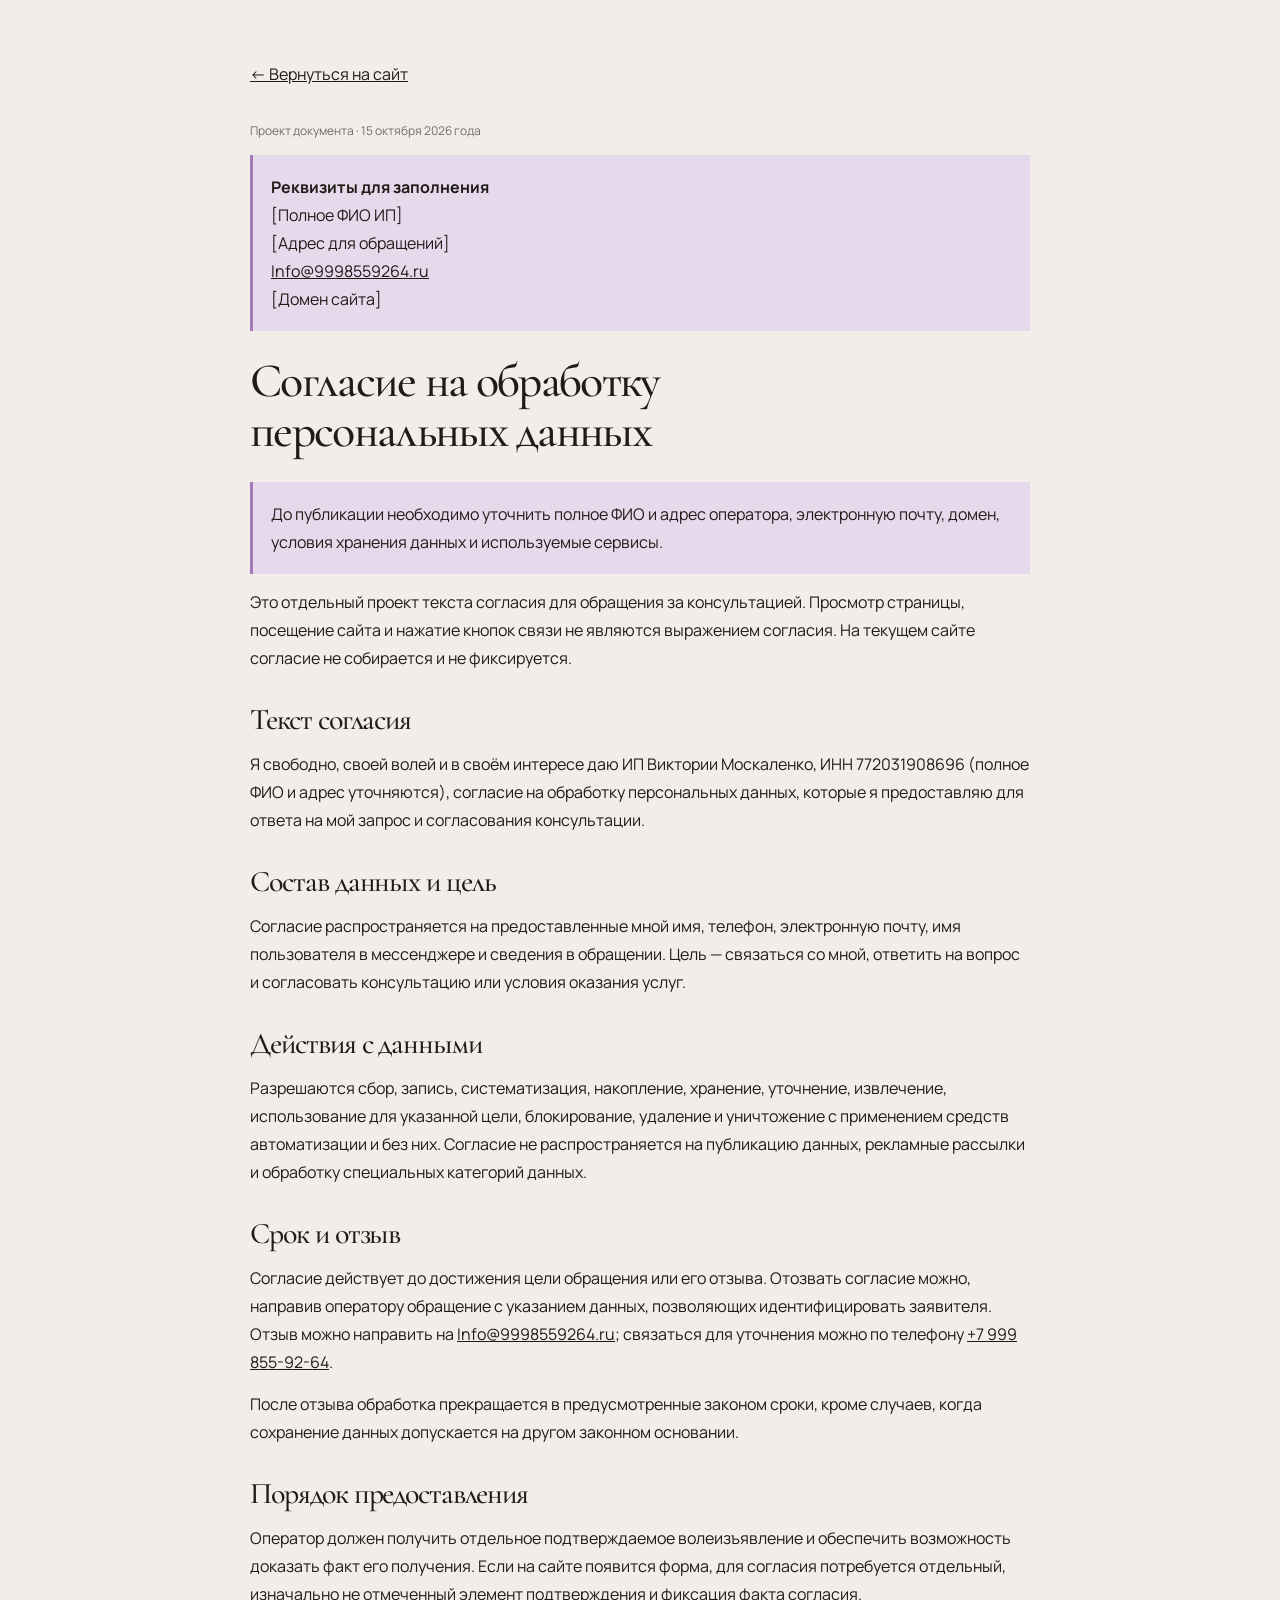
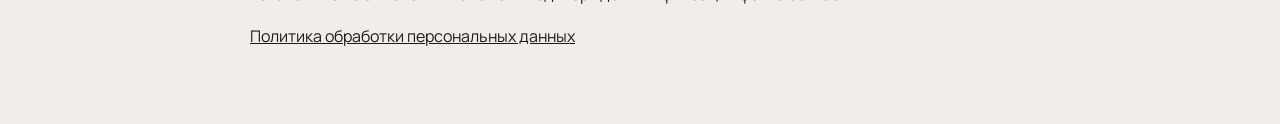
==== consent.html @ 3e786dea "Add files via upload" ====
<!doctype html><html lang="ru"><head><meta charset="utf-8"><meta name="viewport" content="width=device-width,initial-scale=1"><meta name="robots" content="noindex"><title>Согласие на обработку персональных данных — Виктория Москаленко</title><link rel="stylesheet" href="styles.css?v=20261027-r60"><link href="https://fonts.googleapis.com/css2?family=Cormorant+Garamond:wght@400;500;600&family=Manrope:wght@400;500;600;700&display=swap" rel="stylesheet"></head><body><main class="legal shell"><a href="index.html#footer">← Вернуться на сайт</a><p class="legal-edition">Проект документа · 15 октября 2026 года</p><div class="legal-note"><strong>Реквизиты для заполнения</strong><br>[Полное ФИО ИП]<br>[Адрес для обращений]<br><a href="mailto:Info@9998559264.ru">Info@9998559264.ru</a><br>[Домен сайта]</div><h1>Согласие на обработку персональных данных</h1><p class="legal-note">До публикации необходимо уточнить полное ФИО и адрес оператора, электронную почту, домен, условия хранения данных и используемые сервисы.</p><p>Это отдельный проект текста согласия для обращения за консультацией. Просмотр страницы, посещение сайта и нажатие кнопок связи не являются выражением согласия. На текущем сайте согласие не собирается и не фиксируется.</p><h2>Текст согласия</h2><p>Я свободно, своей волей и в своём интересе даю ИП Виктории Москаленко, ИНН 772031908696 (полное ФИО и адрес уточняются), согласие на обработку персональных данных, которые я предоставляю для ответа на мой запрос и согласования консультации.</p><h2>Состав данных и цель</h2><p>Согласие распространяется на предоставленные мной имя, телефон, электронную почту, имя пользователя в мессенджере и сведения в обращении. Цель — связаться со мной, ответить на вопрос и согласовать консультацию или условия оказания услуг.</p><h2>Действия с данными</h2><p>Разрешаются сбор, запись, систематизация, накопление, хранение, уточнение, извлечение, использование для указанной цели, блокирование, удаление и уничтожение с применением средств автоматизации и без них. Согласие не распространяется на публикацию данных, рекламные рассылки и обработку специальных категорий данных.</p><h2>Срок и отзыв</h2><p>Согласие действует до достижения цели обращения или его отзыва. Отозвать согласие можно, направив оператору обращение с указанием данных, позволяющих идентифицировать заявителя. Отзыв можно направить на <a href="mailto:Info@9998559264.ru">Info@9998559264.ru</a>; связаться для уточнения можно по телефону <a href="tel:+79998559264">+7 999 855-92-64</a>.</p><p>После отзыва обработка прекращается в предусмотренные законом сроки, кроме случаев, когда сохранение данных допускается на другом законном основании.</p><h2>Порядок предоставления</h2><p>Оператор должен получить отдельное подтверждаемое волеизъявление и обеспечить возможность доказать факт его получения. Если на сайте появится форма, для согласия потребуется отдельный, изначально не отмеченный элемент подтверждения и фиксация факта согласия.</p><p><a href="privacy.html">Политика обработки персональных данных</a></p></main></body></html>
---- styles.css ----
:root{--ink:#211b18;--cream:#f1ede8;--lavender:#dfb9f4;--sage:#dde7b9;--muted:#746c66;--serif:'Cormorant Garamond',Georgia,serif;--sans:'Manrope',Arial,sans-serif}*{box-sizing:border-box}html{scroll-behavior:smooth;scroll-padding-top:24px}body{margin:0;background:var(--cream);color:var(--ink);font-family:var(--sans);font-size:15px;line-height:1.5}a{color:inherit;text-decoration:none}button{font:inherit;color:inherit;cursor:pointer}svg{width:24px;height:24px;fill:none;stroke:currentColor;stroke-width:1.4;stroke-linecap:round;stroke-linejoin:round;flex-shrink:0}img{display:block;max-width:100%}h1,h2,h3,p{margin:0}h1,h2,h3{font-weight:500}h1,h2{font-family:var(--serif);line-height:.91;letter-spacing:-.035em}h2{font-size:clamp(38px,4.2vw,60px)}[hidden]{display:none!important}.symbols{position:absolute;width:0;height:0;overflow:hidden}.shell{width:min(1180px,90%);margin-inline:auto}.eyebrow{text-transform:uppercase;font-size:10px;letter-spacing:.27em;margin-bottom:10px}.button{display:inline-flex;align-items:center;justify-content:center;gap:24px;min-height:48px;padding:12px 23px;border-radius:30px;font-size:12px;font-weight:500;white-space:nowrap;transition:background .2s,transform .2s;border:1px solid transparent}.button:hover{transform:translateY(-2px)}.button svg{width:20px;height:20px}.small{min-height:40px;padding:9px 18px;font-size:10px;gap:14px}.lavender{background:var(--lavender);color:var(--ink)}.lavender:hover{background:#ebcfff}.sage{background:var(--sage);color:var(--ink)}.white{background:#fff9;color:var(--ink)}.plum{background:#563664;color:#fff}.outline{border-color:#c4b7ac85;color:var(--cream);background:#241e1930}.outline:hover{background:#ffffff16}.circle{border:1px solid #9f8f814d;border-radius:50%;width:47px;height:47px;display:inline-flex;align-items:center;justify-content:center;flex-shrink:0}.circle svg{width:22px;height:22px}.circle.lavender,.circle.white,.circle.plum{border-color:transparent}.actions{display:flex;gap:12px;flex-wrap:wrap}.skip{position:fixed;top:-80px;left:20px;z-index:100;padding:12px;background:var(--lavender)}.skip:focus{top:10px}:focus-visible{outline:3px solid #a379b8;outline-offset:5px}
.hero-wrap{position:relative;background:#211b18;color:var(--cream);overflow:clip;min-height:650px}.hero-back{position:absolute;inset:0;background:linear-gradient(90deg,#211b18bd,#211b18d9 45%,#211b1830),url('assets/svc-keeping.jpg') left center/cover;opacity:.7}.hero-photo{position:absolute;width:60%;height:100%;right:0;top:0;object-fit:cover;object-position:center 34%;mask-image:linear-gradient(90deg,transparent,#000 24%)}.header{height:100px;display:flex;align-items:center;justify-content:space-between;gap:24px;position:relative;z-index:5}.brand{display:flex;gap:14px;align-items:center;font-size:12px;line-height:1.25;flex-shrink:0}.brand small{display:block;font-size:7px;letter-spacing:.1em;text-transform:uppercase;margin-top:6px;color:#d1c7bc}.monogram{position:relative;font-family:Georgia,serif;font-size:47px;line-height:1;width:65px;height:62px;letter-spacing:-7px;font-weight:400}.monogram span{position:absolute;left:22px;top:16px;font-size:42px}.desktop-nav{display:flex;gap:25px;font-size:11px}.desktop-nav a:hover{color:var(--lavender)}.header-actions{display:flex;gap:12px;align-items:center}.menu-toggle{width:40px;height:40px;flex-direction:column;gap:5px;background:#1f191a30;color:#fff}.menu-toggle span{width:15px;height:1px;background:currentColor}.menu{position:absolute;right:0;top:82px;padding:20px;background:#2a221f;border:1px solid #69594d;border-radius:12px;min-width:230px;box-shadow:0 18px 60px #0008}.menu a{display:block;padding:12px;border-bottom:1px solid #ffffff12;font-size:14px}.hero{position:relative;min-height:550px;display:flex;align-items:center;padding:32px 0 45px}.hero-copy{position:relative;z-index:2}.hero h1{font-size:clamp(80px,8.6vw,122px);margin:12px 0 18px;line-height:.83;font-weight:500;letter-spacing:-.035em}.hero h1 span{color:var(--lavender)}.hero-lead{font-size:22px;line-height:1.35;margin-bottom:26px}.hero .eyebrow{font-size:10px;letter-spacing:.24em}.hero-proof{display:flex;align-items:center;gap:15px;margin-top:27px}.hero-proof strong{display:block;font-size:23px;font-weight:500;line-height:1.2}.hero-proof span{display:block;font-size:11px}.hero-proof i{height:30px;width:1px;background:#cbbeb43d;margin:0 8px}.proof-seal{border:1px solid #b7aa94;border-radius:50%;width:48px;height:48px;display:grid!important;place-items:center;color:var(--sage)}.proof-seal svg{width:30px;height:30px}.hero-note{position:absolute;right:0;top:40px;text-shadow:0 2px 8px #000}.hero-tags{position:absolute;right:0;top:210px;margin:0;padding:15px 20px;list-style:none;background:#2b211b80;backdrop-filter:blur(14px);border:1px solid #ffffff21;border-radius:10px;font-size:11px;text-transform:uppercase;line-height:2.4}
.services{padding-top:32px;padding-bottom:22px}.section-heading{display:flex;align-items:center;justify-content:space-between;gap:20px;margin-bottom:24px}.section-aside{display:flex;gap:35px;align-items:center;font-size:12px;line-height:1.45}.service-grid{display:grid;grid-template-columns:1.05fr .69fr .69fr;grid-template-rows:255px 205px;gap:18px}.service{position:relative;isolation:isolate;border-radius:9px;overflow:hidden;padding:25px;display:block;transition:transform .2s}.service:hover{transform:translateY(-3px)}.service img{position:absolute;inset:0;width:100%;height:100%;object-fit:cover;z-index:-2;transition:transform .5s}.service:hover img{transform:scale(1.035)}.service>div{position:relative}.service h3{font-size:24px;line-height:1.05;letter-spacing:-.025em}.service p{font-size:12px;line-height:1.45;margin-top:12px}.service .circle{width:38px;height:38px;margin-top:18px}.keeping{grid-row:1/3;color:var(--cream)}.keeping img{object-position:62% center}.keeping:before{content:'';position:absolute;inset:0;z-index:-1;background:linear-gradient(120deg,#1f1818ee 0%,#1f181896 35%,transparent 65%)}.keeping h3{font-family:var(--serif);font-size:46px}.keeping .circle{margin-top:28px;background:#694476}.taxes{background:var(--sage)}.taxes:before,.restore:before{content:'';position:absolute;inset:0;z-index:-1;background:linear-gradient(120deg,#dde7b9e8,transparent 85%)}.restore:before{background:linear-gradient(120deg,#e5c4f9e8,transparent 85%)}.taxes img,.restore img{object-position:center}.consult{grid-column:2/4}.consult:before{content:'';position:absolute;inset:0;background:linear-gradient(90deg,#e7dfd5ed,transparent 85%);z-index:-1}.consult h3{font-family:var(--serif);font-size:38px}.consult img{object-position:center 55%}
.about{position:relative;background:#231c17;color:var(--cream);margin-top:0;isolation:isolate}.about-background{position:absolute;inset:0;background:linear-gradient(90deg,#1d1814e8 0%,#201a17bf 42%,#201a1720 80%),url('assets/office-bg.webp') right center/auto 135%;z-index:-1}.about-inner{position:relative;padding-top:40px;padding-bottom:45px}.about-copy{width:48%;position:relative;z-index:2}.about h2{font-size:66px}.about-lead{font-size:22px;line-height:1.25;margin:15px 0}.about-description{max-width:395px;font-size:15px;margin-bottom:24px;line-height:1.55}.about .button{font-size:11px;padding:10px 20px;gap:15px;min-height:44px}.facts{display:grid;grid-template-columns:1fr 1fr;gap:12px;max-width:445px;margin-top:24px}.facts>div{display:flex;align-items:center;gap:16px;background:#57463b40;border:1px solid #b4a18816;border-radius:7px;padding:16px 17px;min-height:80px}.facts svg{color:var(--sage);width:33px;height:33px}.facts p{font-size:12px;line-height:1.45}.about-person{position:absolute;height:740px;width:auto;max-width:none;bottom:-76px;left:55%;z-index:3;filter:drop-shadow(0 18px 18px #120c142e)}.about-note{position:absolute;right:0;top:50px;font-size:31px;text-align:center;color:#eee4d7}.benefits{padding-top:34px;padding-bottom:32px}.benefits h2{font-size:48px}.benefit-grid{display:grid;grid-template-columns:repeat(4,1fr);margin-top:22px;gap:22px}.benefit-grid>div{display:flex;align-items:flex-start;gap:14px;border-right:1px solid #a99c8f3b;padding-right:16px}.benefit-grid>div:last-child{border:0}.icon{display:flex;align-items:center;justify-content:center;width:47px;height:47px;border-radius:50%;flex-shrink:0}.icon svg{width:29px;height:29px}.benefit-grid h3{font-size:13px;line-height:1.3;font-weight:600}.benefit-grid p{font-size:11px;margin-top:9px;line-height:1.45}
.practice{padding-top:0;padding-bottom:27px}.practice-card{background:var(--ink);color:var(--cream);border-radius:12px;overflow:hidden;position:relative;isolation:isolate;display:grid;grid-template-columns:1.1fr 1fr .5fr;padding:27px 30px;gap:35px;min-height:260px}.practice h2{font-size:44px}.practice-copy>p:not(.eyebrow){font-size:12px;margin:12px 0}.practice .button{min-height:36px;padding:7px 17px;font-size:10px}.practice-result{border-left:1px solid #bfb29b66;padding:2px 0 0 28px}.practice-result>span{font-size:10px;color:#d5c8bd}.practice-result p{font-size:20px;line-height:1.2;margin:3px 0 15px}.practice-result b{font-size:10px;font-weight:500;display:inline-block;padding:7px 12px;border-radius:20px}.practice-image{position:absolute;inset:0 0 0 43%;background:linear-gradient(90deg,#211b18,#211b18ad 35%,#211b180a),url('assets/svc-consult.jpg') center/cover;z-index:-1}.reviews{display:grid;grid-template-columns:1fr 1.8fr;gap:40px;padding-bottom:24px}.reviews h2{font-size:47px}.review-rating{color:#654273;font-size:16px;letter-spacing:2px;margin-top:22px}.review-rating span{display:block;color:var(--muted);font-size:10px;letter-spacing:0;margin-top:5px}.review-controls{display:flex;gap:10px;margin-top:20px}.review-controls button{background:transparent;width:38px;height:38px}.review-controls button:hover{background:var(--lavender)}.flip{transform:rotate(180deg)}.review-track{display:grid;grid-template-columns:repeat(2,minmax(0,1fr));gap:14px}.review{position:relative;padding:25px 23px 19px 42px;background:#f9f6f180;border:1px solid #fff9;border-radius:9px;display:flex;flex-direction:column;min-height:260px}.quote{position:absolute;top:9px;left:13px;color:#a17db2;font-size:53px;font-family:Georgia,serif;line-height:1}.review blockquote{margin:0 0 21px;font-size:12px;line-height:1.5;flex:1}.review-author{display:flex;gap:9px;align-items:center}.avatar{display:grid;place-items:center;width:32px;height:32px;flex-shrink:0;border-radius:50%;background:#dbc9e6;font-family:var(--serif);font-size:22px}.avatar.sage{background:var(--sage)}.review-author strong{display:block;font-size:11px;font-weight:600}.review-author div>span{display:block;font-size:8px;color:var(--muted);margin-top:2px}.review>a{font-size:9px;color:#65536c;margin-top:13px;text-decoration:underline;text-underline-offset:3px}.review-status{text-align:center;font-size:10px;letter-spacing:.16em;color:var(--muted);margin-top:12px}.contact{position:relative;z-index:2}.contact-bar{padding:26px 30px;background:linear-gradient(120deg,#352a25,#211b18);border:1px solid #786756;border-radius:12px;color:var(--cream);display:flex;align-items:center;justify-content:space-between;gap:20px;box-shadow:0 15px 25px #211b1826}.contact h2{font-size:41px}.contact h2 a{display:flex;align-items:center;gap:25px}.contact h2 .circle{width:65px;height:65px}.contact h2 svg{width:28px;height:28px}.contact .eyebrow{font-size:9px;margin-bottom:5px}.contact-links{display:flex;gap:14px;align-items:center}.contact-links p{font-size:10px;padding-left:12px;border-left:1px solid #8b7a654a}.contact-links .circle:hover{color:var(--lavender)}.footer{background:var(--ink);color:var(--cream);margin-top:-48px;padding:80px 0 28px}.footer-inner{display:flex;justify-content:space-between;align-items:center;gap:25px}.footer-contact,.footer-details{display:flex;flex-direction:column;gap:5px;font-size:10px}.footer-details{color:#c2b6ad;font-size:9px}.footer-details a{text-decoration:underline;text-underline-offset:4px}.footer .brand{font-size:11px}.footer .monogram{font-size:42px;height:54px;width:60px}.footer .monogram span{font-size:36px}.legal{max-width:780px;padding:60px 0;min-height:80vh}.legal h1{font-family:var(--serif);font-size:50px;margin:25px 0}.legal h2{font-size:30px;margin:30px 0 12px}.legal p{margin-bottom:14px}.legal a{text-decoration:underline}
@media(min-width:1500px){.hero-wrap{min-height:700px}.hero{min-height:600px}.hero-photo{width:59%;object-position:center 36%}}
@media(max-width:1100px){.desktop-nav{gap:15px;font-size:10px}.header-actions .small{display:none}.hero-wrap{min-height:600px}.hero{min-height:500px}.hero h1{font-size:100px}.hero-note{right:-2%;font-size:23px}.hero-tags{right:-2%;font-size:9px;padding:10px 15px}.hero-copy{max-width:58%}.hero-lead{font-size:20px}.hero .button{font-size:11px;padding:11px 16px;gap:14px}.service-grid{grid-template-rows:245px 200px;gap:14px}.service{padding:22px}.service h3{font-size:22px}.keeping h3{font-size:41px}.consult h3{font-size:34px}.about h2{font-size:60px}.about-copy{width:51%}.about-person{left:57%;height:695px;bottom:-60px}.about-note{right:-1%;font-size:24px}.facts>div{padding:12px;gap:10px}.benefit-grid{gap:12px}.benefit-grid>div{gap:9px;padding-right:8px}.icon{width:38px;height:38px}.benefit-grid h3{font-size:12px}.benefit-grid p{font-size:10px}.contact h2{font-size:33px}.contact h2 a{gap:16px}.contact-links p{display:none}.reviews{gap:25px}.reviews h2{font-size:42px}.review{padding-right:16px}}
@media(max-width:700px){.shell{width:90%}.header{height:83px;gap:12px}.brand{font-size:10px;gap:8px}.brand small{font-size:6px}.monogram{font-size:37px;width:52px;height:48px}.monogram span{font-size:33px;left:18px;top:12px}.desktop-nav{display:none}.menu{top:70px}.hero-wrap{min-height:830px}.hero{min-height:747px;align-items:flex-start;padding-top:18px;padding-bottom:24px}.hero-photo{width:100%;height:530px;top:auto;bottom:0;object-position:center 38%;mask-image:linear-gradient(180deg,transparent,#000 26%);opacity:.92}.hero-back{background:linear-gradient(180deg,#211b18,#211b18aa),url('assets/svc-keeping.jpg') center/cover}.hero-copy{max-width:100%;width:100%;z-index:2}.hero .eyebrow{font-size:8px;letter-spacing:.2em}.hero h1{font-size:83px;line-height:.84;margin-top:17px;margin-bottom:17px}.hero-lead{font-size:17px;margin-bottom:18px}.hero .actions{gap:8px}.hero .button{font-size:10px;min-height:44px;padding:10px 15px;gap:12px}.hero-proof{position:absolute;top:633px;left:0;right:0;background:#211b18a8;backdrop-filter:blur(10px);border:1px solid #ffffff20;border-radius:9px;padding:13px 15px;margin:0;gap:12px}.hero-proof strong{font-size:20px}.hero-proof span{font-size:9px}.hero-proof i{margin:0 5px}.proof-seal{width:39px;height:39px}.hero-note{font-size:23px;top:337px;right:0;line-height:1.1}.hero-tags{display:none}.services{padding-top:27px;padding-bottom:20px}.section-heading{align-items:flex-start;margin-bottom:20px}.section-heading h2{font-size:37px}.section-aside{display:none}.eyebrow{font-size:8px;margin-bottom:9px;letter-spacing:.24em}.service-grid{grid-template-columns:1fr 1fr;grid-template-rows:310px 240px 200px;gap:12px}.service{padding:20px}.keeping{grid-row:auto;grid-column:1/3}.keeping img{object-position:center 60%}.keeping:before{background:linear-gradient(90deg,#211b18db,#211b1850 70%,transparent)}.keeping h3{font-size:42px}.keeping .circle{margin-top:20px}.taxes{grid-column:1}.restore{grid-column:2}.service h3{font-size:20px}.keeping h3{font-size:42px}.service p{font-size:11px}.service .circle{margin-top:15px;width:36px;height:36px}.taxes img,.restore img{object-position:54% center}.taxes:before{background:linear-gradient(135deg,#dde7b9f5,#dde7b959)}.restore:before{background:linear-gradient(135deg,#e5c4f9f5,#e5c4f955)}.consult{grid-column:1/3}.consult h3{font-size:34px}.about-inner{padding-top:30px}.about-copy{width:100%}.about h2{font-size:54px}.about-lead{font-size:19px;margin:14px 0}.about-description{font-size:13px;max-width:340px}.about .actions{gap:8px}.about .button{font-size:10px;padding:10px 16px}.facts{max-width:none;gap:10px;margin-top:22px}.facts>div{padding:12px;min-height:73px}.facts svg{width:27px;height:27px}.facts p{font-size:10px}.about-person{height:555px;left:34%;bottom:-48px}.about-note{top:555px;left:4%;right:auto;font-size:27px}.about-background{background:linear-gradient(180deg,#211b18f5 0%,#211b18e5 44%,#211b1870 75%),url('assets/office-bg.webp') center bottom/auto 68%;background-repeat:no-repeat}.benefits{padding-top:65px;padding-bottom:28px}.benefits h2{font-size:39px}.benefit-grid{grid-template-columns:1fr 1fr;gap:23px 14px;margin-top:23px}.benefit-grid>div{border:0;padding:0;gap:10px}.benefit-grid h3{font-size:11px}.benefit-grid p{font-size:10px}.icon{width:35px;height:35px}.icon svg{width:23px;height:23px}.practice{padding-bottom:26px}.practice-card{grid-template-columns:1fr;gap:24px;padding:24px;min-height:415px}.practice h2{font-size:41px}.practice-result{margin-left:0;padding:0 0 0 15px;max-width:250px}.practice-result p{font-size:17px;display:inline-block;margin:3px 0 12px}.practice-result>span{display:block}.practice-result b{display:block;width:max-content}.practice-image{inset:0;background:linear-gradient(90deg,#211b18f5,#211b18bd 45%,#211b1840),url('assets/svc-consult.jpg') 68% center/cover}.reviews{display:block;padding-bottom:22px}.reviews-heading{position:relative;margin-bottom:20px}.reviews h2{font-size:40px}.review-rating{margin-top:15px;font-size:13px}.review-controls{position:absolute;bottom:0;right:0}.review-track{grid-template-columns:1fr}.review{min-height:233px;padding:25px 25px 20px 45px}.review blockquote{font-size:13px}.review-author strong{font-size:12px}.review-author div>span{font-size:10px}.review>a{font-size:10px}.contact-bar{padding:22px;display:block}.contact h2{font-size:31px}.contact h2 a{gap:12px;justify-content:space-between}.contact h2 .circle{width:48px;height:48px}.contact-links{margin-top:20px;gap:10px}.contact-links .circle{width:40px;height:40px}.contact-links p{display:block;font-size:9px}.footer{padding-top:76px}.footer-inner{flex-wrap:wrap;gap:22px}.footer .brand{width:100%}.footer-contact{font-size:10px}.footer-details{font-size:9px}.legal h1{font-size:40px}}
@media(max-width:370px){.hero h1{font-size:73px}.hero .button{padding:9px 11px;font-size:9px;gap:8px}.hero-proof{gap:8px;padding:12px 10px}.hero-proof strong{font-size:17px}.hero-proof span{font-size:8px}.hero-proof i{margin:0}.service{padding:16px}.service h3{font-size:18px}.keeping h3{font-size:38px}.consult h3{font-size:32px}.about .button{padding:9px 11px;font-size:9px}.facts p{font-size:9px}.contact h2{font-size:27px}.about-person{left:30%}.benefit-grid{column-gap:8px}.benefit-grid>div{gap:6px}.benefit-grid h3{font-size:10px}}
@media(prefers-reduced-motion:reduce){html{scroll-behavior:auto}*,*:before,*:after{transition:none!important}}
/* Keep the office atmosphere quiet behind the full-height portrait. */
.about-background{background:linear-gradient(90deg,#211b18d9 0%,#211b18eb 40%,#211b18 58%,#211b18ed 75%,#211b1860 100%),url('assets/office-bg.webp') right center/auto 135% no-repeat}
@media(max-width:700px){.hero-note{display:none}.restore h3{font-size:clamp(14px,4.1vw,20px);letter-spacing:-.04em}.about-background{background:linear-gradient(180deg,#211b18 0%,#211b18fa 43%,#211b18da 70%,#211b18c9),url('assets/office-bg.webp') center bottom/auto 68% no-repeat}}
@media(max-width:700px){}
/* Portraits share the real office scene, without unrelated image layers. */
.hero-back{background:var(--ink);opacity:1}
.hero-photo{top:100px;height:calc(100% - 100px);object-position:center 30%;width:58%}
.header{background:var(--ink)}
.about{overflow:hidden;background:#241c17}
.about-inner{padding:48px 0}
.about-office{position:absolute;right:0;top:0;width:56%;height:100%;object-fit:contain;object-position:right center;mask-image:linear-gradient(90deg,transparent,#000 18%)}
.about-copy{width:47%}
.about-description{max-width:490px;font-size:14px;line-height:1.65;margin-bottom:24px}
.about-description p+p{margin-top:14px}
.about .facts{margin-top:24px}
.review-intro{font-size:13px;margin-top:18px;max-width:230px;color:#665b53}
.review-controls{gap:10px;flex-wrap:wrap}
.review-controls .review-nav{display:inline-flex;align-items:center;justify-content:center;gap:10px;width:auto;min-width:105px;height:46px;border:1px solid #9b858f;border-radius:24px;padding:10px 16px;background:transparent;font-size:13px}
.review-controls .review-nav:last-child{background:var(--lavender);border-color:var(--lavender)}
.review-controls .review-nav:hover{background:#d3b0e7}
.review-service{font-size:11px;color:#65536c;border-top:1px solid #d6ccc3;padding-top:14px}
.review-status{font-size:12px;letter-spacing:0;margin-top:16px}
.review blockquote{font-size:14px;line-height:1.65}
.review{min-height:290px}
@media(max-width:1100px) and (min-width:701px){.about-copy{width:49%}.about h2{font-size:53px}.about-office{width:53%;object-fit:cover;object-position:48% center}.about-description{font-size:13px}.reviews{grid-template-columns:1fr 1.65fr}.review-controls .review-nav{min-width:95px;padding:10px 12px}}
@media(max-width:700px){.hero-photo{top:auto;bottom:0;width:100%;height:530px;object-position:center 38%}.about-inner{padding:30px 0}.about-copy{width:100%}.about-description{max-width:none;font-size:14px}.about-office{position:relative;inset:auto;width:100%;height:auto;object-fit:contain;mask-image:none}.about{display:flex;flex-direction:column}.about-inner{order:-1}.about .facts{margin-bottom:0}.benefits{padding-top:32px}.reviews-heading{padding-bottom:65px}.review-controls{left:0;right:auto;bottom:0;margin-top:0}.review-intro{margin-top:14px;max-width:none}.review{min-height:260px}.review-service{font-size:12px}}
/* Consultation-led first screen. */
.hero{min-height:690px;padding:34px 0 40px;align-items:flex-start}
.hero-copy{width:51%;max-width:590px}
.hero h1{font-size:clamp(76px,7.8vw,108px);line-height:.88;margin:18px 0 24px}
.hero-lead{font-size:19px;line-height:1.45;max-width:470px;margin-bottom:21px}
.hero-situations{padding:0;margin:0 0 20px;list-style:none;max-width:460px;font-size:13px;line-height:1.5}
.hero-situations li{position:relative;padding-left:17px;margin-top:10px}
.hero-situations li:before{content:'';position:absolute;left:0;top:8px;width:5px;height:5px;background:var(--lavender);border-radius:50%}
.hero-consultation{max-width:435px;font-size:13px;line-height:1.55;color:#ded3ca;margin-bottom:20px}
.hero .actions{align-items:center;gap:22px}
.hero-services-link{font-size:12px;text-decoration:underline;text-underline-offset:5px;color:#e5dbd2}
.hero-contact-hint{font-size:10px;color:#cbbeb3;margin-top:12px}
.hero-photo{width:54%;object-position:center 30%}
.hero-identity{position:absolute;right:0;bottom:34px;padding:17px 22px;background:#211b18e8;border:1px solid #a0907f40;border-radius:8px;min-width:280px}
.hero-identity strong{display:block;font-family:var(--serif);font-size:29px;font-weight:500;line-height:1.1;margin-bottom:7px}
.hero-identity span{display:block;font-size:11px;line-height:1.7;color:#eaded3}
@media(min-width:701px) and (max-width:1100px){.hero-copy{width:55%;max-width:55%}.hero h1{font-size:79px}.hero-lead{font-size:17px}.hero-situations{font-size:12px}.hero-photo{width:52%}.hero-identity{min-width:235px;padding:14px}.hero-identity strong{font-size:25px}}
@media(max-width:700px){.hero-wrap{min-height:0}.hero{min-height:0;display:block;padding:18px 0 0}.hero-copy{width:100%;max-width:none}.hero h1{font-size:76px;margin:17px 0 21px}.hero-lead{font-size:17px;margin-bottom:18px}.hero-situations{font-size:12px;line-height:1.6;margin-bottom:19px}.hero-consultation{font-size:12px;margin-bottom:19px}.hero .actions{gap:17px}.hero-services-link{font-size:10px}.hero-contact-hint{font-size:9px}.hero-photo{top:auto;bottom:0;width:100%;height:460px;object-position:center 35%;mask-image:linear-gradient(180deg,transparent,#000 20%)}.hero-identity{position:relative;right:auto;bottom:auto;margin:350px 0 24px;min-width:0;padding:16px 19px}.hero-identity strong{font-size:27px}.hero .eyebrow{font-size:8px;letter-spacing:.15em}}
@media(max-width:370px){.hero h1{font-size:66px}.hero-lead{font-size:16px}.hero .actions{gap:12px}.hero-services-link{font-size:9px}}
/* Framed hero: cream surround and an inset navigation capsule. */
.hero-wrap{margin:14px;border:2px solid #faf6ef;border-radius:44px;isolation:isolate}
.hero-wrap .header{width:calc(100% - 104px);max-width:1220px;height:88px;margin:0 auto;padding:0 23px;border:8px solid var(--cream);border-top:0;border-radius:0 0 42px 42px;background:var(--ink);gap:20px}
.hero-wrap .header .brand{gap:9px}
.hero-wrap .header .desktop-nav{gap:20px}
.hero-wrap .header .monogram{font-size:39px;height:49px;width:54px}
.hero-wrap .header .monogram span{font-size:35px;left:18px;top:12px}
.hero-wrap .hero{width:calc(100% - 100px);max-width:1180px;min-height:690px;padding-top:38px}
.hero-wrap .hero-photo{top:105px;height:calc(100% - 105px)}
.hero-wrap .menu{top:84px}
.contact-bar{border-radius:28px}
@media(min-width:701px) and (max-width:1100px){.hero-wrap .header{width:calc(100% - 50px);padding-inline:15px}.hero-wrap .header .desktop-nav{gap:13px}.hero-wrap .hero{width:calc(100% - 64px)}.hero-wrap .hero h1{font-size:clamp(65px,7.8vw,79px)}}
@media(max-width:700px){.hero-wrap{margin:8px;border-radius:28px;border-width:1px}.hero-wrap .header{width:calc(100% - 28px);height:78px;padding:0 10px;border-width:5px;border-top:0;border-radius:0 0 27px 27px}.hero-wrap .header .monogram{font-size:33px;height:42px;width:45px}.hero-wrap .header .monogram span{font-size:29px;left:15px;top:11px}.hero-wrap .hero{width:calc(100% - 36px);min-height:0;padding-top:26px}.hero-wrap .hero h1{font-size:clamp(60px,18vw,76px)}.hero-wrap .hero-photo{top:auto;height:460px;bottom:0}.hero-wrap .hero .eyebrow{font-size:7px;letter-spacing:.12em}.hero-wrap .menu{top:77px;right:0;min-width:220px}.hero-wrap .hero .actions{gap:13px}.contact-bar{border-radius:23px}}
/* One link, two pill-shaped parts, following the supplied button reference. */
.consultation-button{display:inline-flex;align-items:center;gap:4px;color:var(--ink);font-size:13px;font-weight:600;border-radius:32px;flex-shrink:0;min-height:56px}
.consultation-button__label{display:flex;align-items:center;justify-content:center;min-height:56px;padding:15px 25px;border-radius:32px;background:var(--lavender);transition:background .2s}
.consultation-button__arrow{display:grid;place-items:center;width:56px;height:56px;border-radius:50%;background:var(--lavender);transition:background .2s,transform .2s}
.consultation-button__arrow svg{width:25px;height:25px;stroke-width:1.8;transform:rotate(-45deg)}
.consultation-button:hover .consultation-button__label,.consultation-button:hover .consultation-button__arrow{background:#ebcfff}
.consultation-button:hover .consultation-button__arrow{transform:rotate(8deg)}
@media(max-width:700px){.consultation-button{font-size:12px;min-height:50px;gap:3px}.consultation-button__label{min-height:50px;padding:13px 19px}.consultation-button__arrow{width:50px;height:50px}.hero-wrap .hero .actions{gap:15px;align-items:flex-start;flex-direction:column}.hero-services-link{margin-left:3px}}
@media(max-width:370px){.consultation-button{font-size:11px}.consultation-button__label{padding-inline:15px}.consultation-button__arrow{width:48px;height:48px}}
@media(prefers-reduced-motion:reduce){.consultation-button:hover .consultation-button__arrow{transform:none}}
.reviews-decoration{position:relative;isolation:isolate;overflow:clip}
.reviews-lilac{position:absolute;left:-115px;bottom:-140px;width:190px;height:auto;transform:rotate(24deg);opacity:.68;filter:blur(1.2px);pointer-events:none;z-index:-1}
@media(max-width:1100px){.reviews-lilac{left:-100px;width:170px;opacity:.4}}
@media(max-width:700px){.reviews-lilac{display:none}}

/* Unified teardrop consultation buttons and all reviews in view. */
.consultation-button{gap:14px;padding:0 20px 0 24px;background:var(--lavender);border-radius:4px 30px 30px 30px;transition:background .2s}
.consultation-button__label{padding:0;min-height:56px;background:none;border-radius:0}
.consultation-button__arrow{width:24px;height:24px;background:none;border-radius:0}
.consultation-button:hover{background:#ebcfff}
.consultation-button:hover .consultation-button__label,.consultation-button:hover .consultation-button__arrow{background:none;transform:none}
.header-actions .button,.about .button{border-radius:4px 28px 28px 28px}
.contact h2 .consultation-footer{display:inline-flex;font-family:var(--sans);font-size:15px;line-height:1.4;letter-spacing:0;font-weight:600;background:var(--lavender);color:var(--ink);padding:16px 24px;border-radius:4px 32px 32px 32px;gap:18px}
.contact h2 .consultation-footer .circle{width:24px;height:24px;border:0;background:none}
.contact h2 .consultation-footer svg{width:24px;height:24px;transform:rotate(-45deg)}
.contact .eyebrow{margin-bottom:14px}
.reviews{display:block;padding-block:18px 40px}
.reviews-heading{padding-bottom:0;margin-bottom:24px}
.review-intro{max-width:none;margin-top:12px}
.review-track{grid-template-columns:repeat(4,minmax(0,1fr));gap:16px}
.review{min-height:0;padding:35px 20px 22px}
.review blockquote{font-size:14px;line-height:1.65;margin-bottom:24px}
.quote{top:5px;left:18px;font-size:42px}
.reviews-lilac{left:-130px;bottom:-110px}
@media(max-width:1000px){.review-track{grid-template-columns:repeat(2,minmax(0,1fr))}}
@media(max-width:700px){.review-track{grid-template-columns:1fr}.reviews{padding-bottom:28px}.review{padding:32px 22px 22px}.consultation-button{gap:12px;padding-inline:18px;font-size:12px}.consultation-button__label{min-height:50px;padding:0}.consultation-button__arrow{width:22px;height:22px}.contact h2 .consultation-footer{font-size:12px;padding:15px 16px;gap:10px}.contact h2 .consultation-footer .circle{width:20px;height:20px}}

/* Lavender and pistachio details, contact choice and FAQ. */
.gradient-label,.hero .eyebrow.gradient-label{display:inline-block;max-width:100%;padding:7px 17px;border-radius:2px 20px 20px 2px;background:linear-gradient(90deg,#dfb9f40d,#dfb9f430 55%,#dde7b947);font:400 12px/1.5 var(--sans);text-transform:none;letter-spacing:.02em;color:var(--cream)}
.consultation-button,.header-actions .button,.contact-options .button{box-shadow:-7px 3px 0 var(--sage);margin-left:7px;border-radius:28px 28px 4px 28px}
.consultation-button:hover,.contact-options .button:hover{transform:translateY(-2px)}
.coverage{margin-top:24px;max-width:410px;font-size:13px;color:var(--cream)}
.coverage summary{display:flex;align-items:center;gap:13px;cursor:pointer;list-style:none;width:fit-content}
.coverage summary::-webkit-details-marker{display:none}.coverage small{display:block;font-size:10px;color:#d1c7bc;margin-top:3px}.coverage p{padding:12px 0;line-height:1.6;color:#d1c7bc}
.globe{display:block;width:49px;height:49px;flex-shrink:0;transition:transform .4s}.globe svg{width:100%;height:100%;stroke:#a9b985;stroke-width:.8}.globe-land{fill:var(--lavender);stroke:#9876a8;stroke-width:.7}.coverage summary:hover .globe,.coverage[open] .globe{transform:rotate(12deg)}
.practice .section-heading{margin-top:24px}.practice .section-heading h2{font-size:48px}.practice-copy>p:not(.eyebrow){max-width:360px;line-height:1.6}
.faq{display:grid;grid-template-columns:1fr 1.5fr;gap:60px;padding-block:40px 60px}.faq h2{font-size:48px}.faq-list details{border-top:1px solid #cfc3bb}.faq-list details:last-child{border-bottom:1px solid #cfc3bb}.faq-list summary{padding:21px 30px 21px 0;font-size:15px;cursor:pointer;list-style:none;position:relative}.faq-list summary::-webkit-details-marker{display:none}.faq-list summary:after{content:'+';position:absolute;right:3px;color:#886398;font-size:24px;top:13px}.faq-list details[open] summary:after{content:'−'}.faq-list p{font-size:14px;color:#665b53;line-height:1.7;padding:0 20px 22px 0}
.contact-bar{padding:32px;gap:40px}.contact-bar .gradient-label{margin-bottom:18px}.contact-description{font-size:13px;color:#d1c7bc;margin-top:16px}.contact-options{display:grid;grid-template-columns:1fr;gap:14px;min-width:235px}.contact-options>span{text-align:center;font-size:12px;color:#d1c7bc}.contact-options .button{font-size:12px;white-space:normal;text-align:center}
@media(max-width:700px){.hero .eyebrow.gradient-label{font-size:10px;padding:6px 10px}.coverage{max-width:100%;font-size:12px}.coverage small{font-size:9px}.globe{width:42px;height:42px}.faq{grid-template-columns:1fr;gap:25px;padding-block:25px 40px}.faq h2,.practice .section-heading h2{font-size:38px}.faq-list summary{font-size:14px}.contact-bar{padding:24px}.contact-options{margin-top:26px;min-width:0}.contact-bar .gradient-label{font-size:10px}.contact h2{font-size:36px}}
@media(prefers-reduced-motion:reduce){.globe{transition:none}.coverage summary:hover .globe,.coverage[open] .globe{transform:none}}

.tax-case{display:grid;grid-template-columns:1.2fr 1fr;gap:40px;margin-top:20px;padding:32px;border:1px solid #cdbed3;border-radius:12px;background:linear-gradient(115deg,#ead9ef,#f1ede8 70%)}.tax-case h3{font-family:var(--serif);font-size:44px;line-height:1;margin:12px 0 18px}.tax-case>div>p:not(.eyebrow){max-width:440px;font-size:14px;line-height:1.7}.tax-case-numbers{display:grid;grid-template-columns:1fr 1fr;gap:20px;align-content:center}.tax-case-numbers span{display:block;font-size:12px;color:var(--muted)}.tax-case-numbers strong{display:block;font-size:32px;font-weight:500;white-space:nowrap}.tax-case-numbers>div:last-of-type{border-left:1px solid #cdbed3;padding-left:20px}.tax-case-numbers>p{grid-column:1/-1;background:var(--sage);padding:8px 16px;border-radius:22px;width:fit-content}@media(max-width:700px){.tax-case{grid-template-columns:1fr;padding:24px;gap:24px}.tax-case h3{font-size:36px}.tax-case-numbers strong{font-size:26px}.tax-case-numbers{gap:12px}}

/* Crisp offset colour layer matching the supplied button reference. */
.consultation-button,.header-actions .button,.contact-options .button,.about .button.lavender{position:relative;isolation:isolate;box-shadow:none;margin-left:10px;border-radius:28px 28px 4px 28px}
.consultation-button:before,.header-actions .button:before,.contact-options .button:before,.about .button.lavender:before{content:'';position:absolute;inset:0;left:-10px;right:10px;z-index:-1;background:var(--sage);border-radius:4px 28px 4px 28px;transform:translateY(-3px);pointer-events:none}
.consultation-button:after,.header-actions .button:after,.contact-options .button:after,.about .button.lavender:after{content:'';position:absolute;inset:0;z-index:-1;border-radius:inherit;background:var(--lavender);transition:background .2s}
.consultation-button:hover:after,.header-actions .button:hover:after,.contact-options .button:hover:after,.about .button.lavender:hover:after{background:#ebcfff}

/* One aligned photograph: the office stops at the section edge, the figure continues. */
.about{overflow:visible;z-index:1}.about-scene{position:absolute;right:0;top:0;width:700px;height:100%;pointer-events:none}.about-scene-room{position:absolute;inset:0;overflow:hidden;mask-image:linear-gradient(90deg,transparent,#000 20%)}.about-scene img{width:700px;height:1050px;max-width:none;object-fit:fill}.about-scene-figure{position:absolute;top:0;right:0;clip-path:polygon(30% 79%,66% 79%,65% 86%,63% 89%,57% 90%,54% 89%,53% 86%,52% 79%,43% 79%,40% 88%,34% 91%,27% 92%,27% 89%,29% 82%);z-index:3}.benefits{padding-top:100px}
@media(min-width:701px) and (max-width:1100px){.about-scene{width:58%}.about-scene img{width:100%;height:1200px}.benefits{padding-top:100px}}
@media(max-width:700px){.about-scene{position:relative;right:auto;top:auto;width:100%;height:125vw;max-height:none;order:2}.about-scene img{width:100%;height:150vw}.about-inner{order:1}.about-scene-figure{clip-path:polygon(28% 79%,43% 79%,40% 88%,34% 91%,27% 92%,27% 89%,29% 82%,28% 79%,52% 79%,66% 79%,65% 86%,63% 89%,57% 90%,54% 89%,52% 79%)}.about-scene-room{mask-image:none}.benefits{padding-top:calc(14vw + 32px)}}
.about-scene{width:746px}.about-scene img{width:746px;height:1120px}.about-scene-figure{clip-path:none;mask-image:url('assets/victoria-cutout.png');mask-size:53% 88%;mask-position:57.5% 30%;mask-repeat:no-repeat}
@media(min-width:701px) and (max-width:1100px){.about-scene{width:58%}.about-scene img{width:100%;height:1280px}}
@media(max-width:700px){.about-scene{width:100%}.about-scene img{width:100%;height:150vw}.about-scene-figure{clip-path:none}}

/* Plain buttons: remove contrasting offset layers. */
.consultation-button,.header-actions .button,.contact-options .button,.about .button.lavender{box-shadow:none;margin-left:0}
.consultation-button:before,.header-actions .button:before,.contact-options .button:before,.about .button.lavender:before,.consultation-button:after,.header-actions .button:after,.contact-options .button:after,.about .button.lavender:after{content:none}

.contact-options .button{gap:12px}.contact-options .button svg{width:21px;height:21px;flex-shrink:0}

.footer{padding:94px 0 26px;background:radial-gradient(ellipse at 10% 100%,#49334e44,transparent 60%),var(--ink)}.footer-grid{display:grid;grid-template-columns:1.4fr .7fr 1fr;gap:60px;padding-bottom:38px}.footer-intro>p{font-family:var(--serif);font-size:32px;color:var(--lavender);margin:24px 0 10px}.footer-intro>span{font-size:12px;color:#c9bdb4;line-height:1.8}.footer h3{font-family:var(--sans);font-size:12px;font-weight:600;color:var(--sage);margin-bottom:18px}.footer-nav{display:flex;flex-direction:column;align-items:flex-start;gap:10px;font-size:13px}.footer-nav h3{margin-bottom:8px}.footer a:hover{color:var(--lavender)}.footer-phone{font-size:20px}.footer-social{display:flex;gap:20px;margin:18px 0;font-size:12px}.footer-social a{display:flex;align-items:center;gap:7px;min-height:36px}.footer-social svg{width:20px;height:20px;color:var(--lavender)}.footer-channel{font-size:12px;text-decoration:underline;text-underline-offset:5px}.footer-reach>p{font-size:11px;line-height:1.8;color:#c9bdb4;margin-top:20px}.footer-bottom{border-top:1px solid #ffffff24;padding-top:24px;display:grid;grid-template-columns:1fr 1.7fr auto;align-items:start;gap:24px;font-size:11px;color:#c9bdb4}.footer-docs{display:flex;flex-direction:column;gap:10px}.footer-docs a{text-decoration:underline;text-underline-offset:4px}.footer-top{color:var(--sage)}.legal{line-height:1.75}.legal h1{font-size:48px;line-height:1.05;overflow-wrap:anywhere}.legal h2{line-height:1.2}.legal-edition{margin-top:32px;color:var(--muted);font-size:12px}.legal-note{padding:18px;border-left:3px solid #a379b8;background:#e5d9eb}@media(max-width:700px){.footer-grid{grid-template-columns:1fr 1fr;gap:30px 20px}.footer-intro{grid-column:1/-1}.footer-intro>p{margin-top:18px}.footer-phone{font-size:15px}.footer-social{flex-direction:column;gap:4px;margin:12px 0}.footer-bottom{grid-template-columns:1fr auto;gap:20px}.footer-docs{grid-column:1/-1;grid-row:2}.footer{padding-top:80px}.legal h1{font-size:36px}}

.contact-bar>div:first-child{max-width:650px}.contact h2{font-size:clamp(36px,4.2vw,56px);line-height:1}.contact-description{max-width:560px;font-size:14px;line-height:1.7;margin-top:20px}.contact-outcome{max-width:560px;font-size:14px;line-height:1.7;margin-top:14px;color:var(--cream)}.contact-prompt{font-size:12px;color:var(--sage);margin-top:20px}@media(max-width:700px){.contact h2{font-size:38px}.contact-description,.contact-outcome{font-size:13px}}

/* Comma-shaped buttons: pointed upper-right corner. */
.button,.consultation-button,.header-actions .button,.contact-options .button,.about .button,.about .button.lavender{border-radius:28px 4px 28px 28px}

/* Use transparent pixels directly, rather than a misaligned photo mask. */
.about-scene img.about-scene-figure{width:53%;height:985.6px;top:40.32px;right:19.975%;mask-image:none;object-fit:fill;clip-path:inset(80% 0 0)}
@media(min-width:701px) and (max-width:1100px){.about-scene img.about-scene-figure{height:1126.4px;top:46.08px}}
@media(max-width:700px){.about-scene img.about-scene-figure{height:132vw;top:5.4vw;clip-path:inset(80% 0 0)}}
.about-scene{container-type:size}.about-scene img.about-scene-figure{clip-path:inset(calc(100cqh - 40.32px) 0 0)}
@media(min-width:701px) and (max-width:1100px){.about-scene img.about-scene-figure{clip-path:inset(calc(100cqh - 46.08px) 0 0)}}
@media(max-width:700px){.about-scene img.about-scene-figure{clip-path:inset(calc(100cqh - 5.4vw) 0 0)}}

.contact h2{font-size:clamp(34px,3.5vw,46px);line-height:1.08;max-width:650px}@media(max-width:700px){.contact h2{font-size:34px}}
/* Readable type across the landing. */
body{font-size:16px}.eyebrow{font-size:12px}.brand{font-size:14px}.brand small{font-size:10px}.desktop-nav{font-size:14px}.button,.small{font-size:14px}.hero-lead{font-size:22px}.hero-situations{font-size:16px}.hero-consultation{font-size:16px}.hero-contact-hint{font-size:14px}.hero-identity span{font-size:14px}.hero-identity strong{font-size:32px}.about-description{font-size:17px;line-height:1.75}.facts p{font-size:14px}.service p,.keeping p,.section-aside{font-size:15px}.benefit-grid h3{font-size:16px}.benefit-grid p{font-size:15px}.review blockquote{font-size:16px}.review-service,.review-intro{font-size:14px}.practice-copy>p:not(.eyebrow),.tax-case>div>p:not(.eyebrow){font-size:16px}.faq-list summary{font-size:17px}.faq-list p{font-size:16px}.contact-description,.contact-outcome{font-size:16px}.contact-prompt{font-size:15px}.contact-options .button{font-size:15px}.footer-intro>span,.footer-nav,.footer-social,.footer-channel{font-size:14px}.footer-reach>p,.footer-bottom{font-size:13px}.footer h3{font-size:14px}.about .button{font-size:14px}
/* The contact panel nests into the footer's cream-edged frame. */
.contact{width:calc(100% - 104px);max-width:1180px;margin-bottom:-2px}.contact-bar{border:8px solid var(--cream);border-top-width:8px;border-radius:40px;box-shadow:none;background:var(--ink);padding:36px;position:relative}.footer{margin: -90px 14px 14px;padding:140px 0 30px;border:2px solid var(--cream);border-radius:44px;background:var(--ink)}
@media(max-width:1100px){.about-description{font-size:16px}.facts p{font-size:14px}.benefit-grid h3{font-size:15px}.benefit-grid p{font-size:14px}}
@media(max-width:700px){body{font-size:16px}.hero-wrap .hero .eyebrow,.hero .eyebrow.gradient-label{font-size:12px;letter-spacing:.01em}.hero-lead{font-size:19px}.hero-situations{font-size:16px}.hero-consultation{font-size:16px}.hero-contact-hint{font-size:14px}.hero-services-link{font-size:14px}.consultation-button{font-size:14px}.hero-identity span{font-size:14px}.hero-identity strong{font-size:29px}.about-description{font-size:17px;line-height:1.7}.about-lead{font-size:22px}.facts p{font-size:13px}.about .button{font-size:13px}.service p{font-size:14px}.service-grid{grid-template-rows:330px 280px 220px}.benefit-grid{grid-template-columns:1fr;gap:24px}.benefit-grid h3{font-size:18px}.benefit-grid p{font-size:16px}.icon{width:42px;height:42px}.review blockquote{font-size:16px}.review-service{font-size:14px}.eyebrow{font-size:11px}.contact{width:calc(100% - 32px)}.contact-bar{padding:24px 20px;border-width:5px;border-radius:28px}.contact-bar .gradient-label{font-size:12px}.contact h2{font-size:36px}.contact-description,.contact-outcome{font-size:16px}.contact-prompt{font-size:15px}.contact-options .button{font-size:15px}.footer{margin-inline:8px;border-radius:30px;padding-top:130px}.footer-grid{grid-template-columns:1fr}.footer-intro{grid-column:auto}.footer-phone{font-size:20px}.footer-bottom{font-size:13px}.footer .brand{font-size:14px}.footer .brand small{font-size:10px}}

.about-scene{width:58%;height:100%}.about-scene-room img,.about-scene img.about-scene-figure{position:absolute;inset:0;width:100%;height:calc(100% + 180px);max-width:none;object-fit:fill;mask-image:none}.about-scene img.about-scene-figure{clip-path:url(#trouser-outline)}.about-scene-room{mask-image:linear-gradient(90deg,transparent,#000 22%)}
@media(max-width:700px){.about-scene{width:100%;height:125vw}.about-scene-room img,.about-scene img.about-scene-figure{height:150vw}.about-scene-room{mask-image:none}}

.practice-copy h3{font-family:var(--serif);font-size:44px;line-height:1.05;letter-spacing:-.035em}.contact-options{min-width:250px}.contact-options .button{white-space:normal;min-height:54px}.footer-reach{scroll-margin-top:32px}.footer-social a{min-height:44px}.footer-nav a,.footer-docs a{padding-block:5px}.hero-identity span{max-width:330px}.contact-bar>div{min-width:0}.review-track{grid-template-columns:repeat(2,minmax(0,1fr))}h1,h2,h3{text-wrap:balance}@media(max-width:700px){.contact-options{min-width:0}.review-track{grid-template-columns:1fr}.practice-copy h3{font-size:38px}}

.footer-max{display:block;margin-top:14px}

.footer{padding-top:116px;padding-bottom:22px}.footer-grid{gap:32px;padding-bottom:24px;grid-template-columns:1.2fr .6fr 1.2fr}.footer-intro>p{margin-top:16px}.footer-email{display:block;font-size:15px;margin-top:8px}.footer-social{flex-wrap:wrap;gap:4px 16px;margin:10px 0}.footer-channel{display:block;margin-top:8px}.footer-reach>p{margin-top:14px}.footer-bottom{padding-top:18px}.footer-nav{gap:4px}.practice-card{grid-template-columns:1.15fr 1fr;gap:24px 40px;padding:36px;border-radius:20px}.practice-copy{grid-column:1;grid-row:1}.practice-result{grid-column:1;grid-row:2;border:0;padding:0}.practice-result>span{display:block;margin-bottom:10px;font-size:13px}.practice-result b{font-size:14px}.case-visual{grid-column:2;grid-row:1/3;display:grid;place-items:center;padding:24px;background:linear-gradient(135deg,#54415c,#29241f);border-radius:14px}.case-document{width:100%;padding:28px;background:var(--cream);color:var(--ink);border-radius:4px 28px 4px 4px;transform:rotate(-3deg);box-shadow:10px 10px 0 #dfb9f431}.case-document-title{display:block;font-family:var(--serif);font-size:32px;margin-bottom:24px}.case-document>div{display:flex;justify-content:space-between;gap:12px;padding:14px 0;border-top:1px solid #c9bdb4;font-size:14px}.case-document b{font-weight:500;color:#563664}.case-document p{font-size:16px;margin-top:22px;line-height:1.6}.tax-case{border-radius:20px;padding:36px}.case-document,.tax-case-numbers{font-variant-numeric:tabular-nums}@media(max-width:700px){.footer{padding-top:112px}.footer-grid{grid-template-columns:1fr 1fr;gap:24px 18px}.footer-intro,.footer-reach{grid-column:1/-1}.footer-nav{display:grid;grid-template-columns:1fr 1fr;grid-column:1/-1}.footer-nav h3{grid-column:1/-1;margin-bottom:3px}.footer-social{flex-direction:row}.practice-card{grid-template-columns:1fr;padding:24px}.practice-copy,.practice-result,.case-visual{grid-column:1;grid-row:auto}.case-visual{padding:18px}.case-document{padding:20px}.case-document-title{font-size:28px}.case-document>div{font-size:13px}.tax-case{padding:24px}}

/* Center the consultation action below the contact copy. */
.contact-bar{display:flex;flex-direction:column;align-items:center;gap:28px}.contact-options{width:100%;min-width:0;margin-top:0;display:flex;justify-content:center}.contact-options .button{max-width:100%;min-width:0;text-align:center}

/* Compact footer, keeping the established readable type sizes. */
.footer{padding-top:104px;padding-bottom:16px}.footer-grid{gap:20px;padding-bottom:16px}.footer-intro>p{margin-top:10px;margin-bottom:6px}.footer h3{margin-bottom:10px}.footer-channel{margin-top:4px}.footer-reach>p{margin-top:10px;line-height:1.5}.footer-bottom{padding-top:14px;gap:16px}.footer-docs{gap:4px}.footer-nav{gap:0}.footer-social{margin:4px 0}.footer-nav a{padding-block:6px}
.cookie-notice{position:fixed;z-index:100;left:20px;bottom:20px;width:min(620px,calc(100% - 40px));display:flex;align-items:center;gap:20px;padding:20px 24px;border:1px solid #d8c5df;border-radius:20px;background:var(--cream);color:var(--ink);box-shadow:0 8px 32px #211b1826}.cookie-notice[hidden]{display:none}.cookie-notice p{font-size:14px;line-height:1.6;margin:0}.cookie-notice a{text-decoration:underline;text-underline-offset:3px}.cookie-notice .button{flex-shrink:0;min-height:44px;font:inherit;font-size:14px;cursor:pointer}.cookie-notice :focus-visible{outline:2px solid #654177;outline-offset:4px}
@media(max-width:700px){.footer{padding-top:104px}.footer-grid{gap:18px}.cookie-notice{left:12px;bottom:12px;width:calc(100% - 24px);padding:16px;gap:12px;flex-wrap:wrap}.cookie-notice .button{margin-left:auto}}

/* Contact destinations and publications are separate compact groups. */
.social-chips{display:flex;flex-wrap:wrap;gap:8px;margin-top:12px}.footer .social-chip{display:inline-flex;align-items:center;justify-content:center;gap:8px;min-height:44px;padding:8px 12px;border:1px solid #dcc7e33d;border-radius:12px;background:#dfb9f412;color:var(--cream);font-size:14px;line-height:1.25;text-decoration:none;transition:background .15s,border-color .15s}.social-chip svg{width:20px;height:20px;flex-shrink:0;color:var(--lavender)}.footer .social-chip:hover{background:#dfb9f42b;border-color:var(--lavender);color:var(--cream)}.footer .social-chip:focus-visible{outline:2px solid var(--sage);outline-offset:3px}.footer h3.footer-public-title{margin:20px 0 0;line-height:1.5}.social-chips-public{margin-top:8px}.social-chips-public .social-chip{background:#dce4b50d}.social-chips-public .social-chip svg{color:var(--sage)}
@media(prefers-reduced-motion:reduce){.footer .social-chip{transition:none}}

/* Social chips echo the primary button's upper-right comma corner. */
.footer .social-chip{width:auto;min-height:44px;flex-direction:row;gap:8px;padding:10px 16px;border:1px solid #dcc7e33d;border-radius:24px 4px 24px 24px;background:#3c3040;font-size:14px}
.footer .social-chip::before{content:none}
.footer .social-chips-public .social-chip{background:#33342b}
.footer .social-chip:hover{background:#55415d;border-color:var(--lavender)}
.footer .social-chips-public .social-chip:hover{background:#484b38;border-color:var(--sage)}
.social-chips{gap:8px}

/* Circular publication links; direct-contact buttons retain their comma shape. */
.footer .social-chips-public .social-chip{width:64px;height:64px;min-height:64px;padding:6px 2px;flex-direction:column;gap:3px;border-radius:50%;font-size:12px;flex-shrink:0}
.footer .social-chips-public .social-chip svg{width:18px;height:18px}

/* Quiet icon-only publication links with accessible names. */
.footer .social-chips-public .social-chip{width:44px;height:44px;min-height:44px;padding:10px;gap:0}
.footer .social-chips-public .social-chip svg{width:20px;height:20px}
.footer-reach>h3:first-child{line-height:1.5}.footer-reach>p a{overflow-wrap:anywhere;text-decoration:underline;text-underline-offset:3px}

/* Visible click-to-call number in the header. */
.header-phone{display:inline-flex;align-items:center;gap:8px;min-height:44px;white-space:nowrap;font-size:15px;color:var(--cream)}.header-phone svg{width:19px;height:19px;color:var(--lavender);flex-shrink:0}.header-phone:hover{color:var(--lavender)}.header-phone:focus-visible{outline:2px solid var(--sage);outline-offset:4px}
@media(max-width:1250px){.hero-wrap .header .desktop-nav{display:none}}
@media(max-width:700px){.hero-wrap .header{height:auto;min-height:112px;flex-wrap:wrap;gap:0 12px;padding-block:8px}.header-actions{display:contents}.header-phone{order:3;flex-basis:100%;justify-content:center;font-size:15px;min-height:36px}.header .menu-toggle{margin-left:auto}}

/* Open answers: readable without disclosure controls. */
.faq{display:block}.faq>h2{margin-bottom:32px}.faq-answers{display:grid;grid-template-columns:repeat(2,minmax(0,1fr));gap:28px 44px}.faq-answer{border-top:1px solid #bba6c0;padding-top:20px;min-width:0}.faq-answer h3{font-family:var(--sans);font-size:19px;line-height:1.45;font-weight:600;letter-spacing:0;text-wrap:pretty}.faq-answer p{font-size:16px;line-height:1.75;margin-top:12px;color:var(--ink)}
.cookie-notice{display:block;max-height:calc(100dvh - 32px);overflow:auto;bottom:max(16px,env(safe-area-inset-bottom));box-sizing:border-box}.cookie-notice[hidden]{display:none}.cookie-notice h2{font-family:var(--sans);font-size:18px;line-height:1.4;font-weight:600;margin:0 0 8px;letter-spacing:0}.cookie-actions{display:flex;flex-wrap:wrap;gap:10px;margin-top:16px}.cookie-actions .button{background:var(--lavender);color:var(--ink);border:1px solid #9775a4;min-width:120px;margin:0}.cookie-actions .button:hover{background:#e7c9f3}.cookie-settings{background:none;border:0;padding:5px 0;text-align:left;color:inherit;font:inherit;text-decoration:underline;text-underline-offset:4px;cursor:pointer;min-height:44px}.footer-bottom{grid-template-columns:1fr 1.7fr auto}.cookie-settings{grid-column:2}.footer-top{grid-column:3;grid-row:1}
a:focus-visible,button:focus-visible,summary:focus-visible{outline:2px solid #a378b4;outline-offset:4px}a,button{touch-action:manipulation}
@media(max-width:700px){.faq-answers{grid-template-columns:1fr;gap:24px}.faq-answer h3{font-size:18px}.faq>h2{margin-bottom:24px}.footer-bottom{grid-template-columns:1fr auto}.cookie-settings{grid-column:1;grid-row:3}.footer-top{grid-column:2}.cookie-notice .cookie-actions .button{margin:0;flex:1}}
@media(prefers-reduced-motion:reduce){html{scroll-behavior:auto}*,*::before,*::after{animation-duration:.01ms!important;transition-duration:.01ms!important;animation-iteration-count:1!important}}

/* Curtain disclosures: the question stays in place while the answer slides out. */
.faq-answers{align-items:start;gap:16px 32px}.faq-answer{padding:0;border-top:0;border-bottom:1px solid #bba6c0}.faq-trigger{display:flex;align-items:center;justify-content:space-between;gap:20px;width:100%;min-height:80px;padding:20px 12px;border:0;background:transparent;color:var(--ink);font:inherit;text-align:left;cursor:pointer;border-radius:14px 4px 14px 14px;transition:background .2s}.faq-trigger:hover,.faq-trigger:focus-visible{background:#dfb9f430}.faq-trigger svg{width:22px;height:22px;flex:0 0 22px;stroke:#765487;transition:transform .3s}.faq-answer.is-open .faq-trigger{background:#dfb9f430}.faq-answer.is-open .faq-trigger svg{transform:rotate(180deg)}.faq-panel{display:grid;grid-template-rows:1fr;transition:grid-template-rows .32s cubic-bezier(.2,.8,.2,1),visibility .32s}.faq-panel-inner{min-height:0;overflow:hidden}.faq-panel p{margin:0;padding:16px 12px 24px;transition:transform .32s,opacity .25s}.faq-ready:not(.is-open) .faq-panel{grid-template-rows:0fr;visibility:hidden}.faq-ready:not(.is-open) .faq-panel p{transform:translateY(-12px);opacity:0}
@media(max-width:700px){.faq-answers{gap:10px}.faq-trigger{min-height:72px;padding:18px 10px;gap:14px}.faq-panel p{padding:14px 10px 22px}}
@media(prefers-reduced-motion:reduce){.faq-panel,.faq-panel p,.faq-trigger,.faq-trigger svg{transition:none}.faq-panel p{transform:none}}

/* A personal invitation, using the existing portrait and button silhouette. */
.personal-contact{display:flex;align-items:center;justify-content:space-between;gap:24px;width:100%;max-width:650px;padding:16px 18px;background:#352a36;border:1px solid #d6b4e143;border-radius:30px 5px 30px 30px}.personal-contact-person{display:flex;align-items:center;gap:14px;min-width:0}.personal-contact-photo{display:block;flex:0 0 58px;width:58px;height:58px;border-radius:50%;overflow:hidden}.personal-contact-photo img{width:100%;height:100%;object-fit:cover;object-position:58% 28%;transform:scale(1.9);transform-origin:58% 28%}.personal-contact-person strong{display:block;font-size:16px;font-weight:600;line-height:1.4;color:var(--cream)}.personal-contact-person div>span{display:block;font-size:14px;line-height:1.5;color:var(--sage);margin-top:3px}.contact-options .personal-contact-link{flex-shrink:0;min-height:48px;padding:12px 18px;gap:8px;font-size:14px}.personal-contact-link svg{width:20px;height:20px}
@media(max-width:700px){.personal-contact{flex-direction:column;align-items:stretch;gap:16px;padding:16px;border-radius:24px 4px 24px 24px}.personal-contact-person{gap:12px}.personal-contact-person strong{font-size:16px}.contact-options .personal-contact-link{width:100%;justify-content:center}.personal-contact-photo{width:52px;height:52px;flex-basis:52px}}

/* Keep service copy readable over the photograph at every breakpoint. */
.services .keeping p{color:#fff;max-width:28ch}
.services .keeping::before{background:linear-gradient(90deg,rgba(24,18,17,.94) 0%,rgba(24,18,17,.82) 44%,rgba(24,18,17,.3) 75%,rgba(24,18,17,.12) 100%)}

/* Explain the work below the visual service menu, without crowding its photographs. */
.service-scope{margin-top:40px;display:grid;grid-template-columns:repeat(3,minmax(0,1fr));gap:28px}.service-scope article{border-top:1px solid #bba6c0;padding-top:22px;scroll-margin-top:28px}.service-scope h3{font-family:var(--serif);font-size:32px;line-height:1.1;letter-spacing:-.02em}.service-scope p{font-size:16px;line-height:1.7;margin-top:16px}.service-scope .scope-situation{font-weight:600}.service-scope .scope-result{color:#62466e}.consultation-scope{display:grid;grid-template-columns:1fr 1.35fr;gap:44px;margin-top:48px;padding:36px;background:#e7ddec;border-radius:28px 4px 28px 28px;scroll-margin-top:28px}.consultation-scope h3{font-family:var(--serif);font-size:42px;line-height:1.08}.consultation-scope p,.consultation-scope li{font-size:16px;line-height:1.7}.consultation-scope-intro p{margin-top:18px}.consultation-scope h4{font-size:18px;font-weight:600;line-height:1.4;margin:24px 0 10px}.consultation-scope h4:first-child{margin-top:0}.consultation-scope ul{padding-left:20px}.consultation-scope li+li{margin-top:6px}.consultation-scope .button{margin-top:24px;background:var(--ink);color:var(--cream)}.consultation-scope .button:hover{background:#49334e}
@media(max-width:900px){.service-scope{grid-template-columns:1fr;gap:24px}.consultation-scope{grid-template-columns:1fr;gap:24px}}
@media(max-width:700px){.service-scope{margin-top:28px}.service-scope h3{font-size:30px}.consultation-scope{margin-top:32px;padding:24px 20px}.consultation-scope h3{font-size:36px}}

/* Preserve the source portrait's 2:3 proportions in both aligned layers. */
.about-scene-room img,.about-scene img.about-scene-figure{inset:auto;top:0;right:0;left:auto;bottom:auto;width:auto;height:calc(100% + 180px);aspect-ratio:2 / 3;object-fit:contain;max-width:none}
@media(max-width:700px){.about-scene-room img,.about-scene img.about-scene-figure{width:100%;height:auto;aspect-ratio:2 / 3}}

.personal-contact-avatar{position:relative;display:block;flex:0 0 58px;width:58px;height:58px}.contact-available-dot{position:absolute;right:-1px;bottom:0;width:14px;height:14px;border:3px solid #352a36;border-radius:50%;background:#79c66b;box-sizing:content-box}
@media(max-width:700px){.personal-contact-avatar{width:52px;height:52px;flex-basis:52px}}

/* Slightly larger type throughout the services section. */
.services .eyebrow{font-size:14px}.services .section-aside{font-size:17px}.services .service h3{font-size:26px;line-height:1.15}.services .keeping h3{font-size:48px}.services .consult h3{font-size:40px}.services .service p{font-size:17px;line-height:1.55}.services .service-scope h3{font-size:34px}.services .service-scope p,.services .consultation-scope p,.services .consultation-scope li{font-size:17px}.services .consultation-scope h4{font-size:20px}.services .consultation-scope .button{font-size:16px}
@media(max-width:700px){.services .service h3{font-size:24px}.services .keeping h3{font-size:44px}.services .consult h3{font-size:36px}.services .service-scope h3{font-size:32px}.services .service-grid{grid-template-rows:350px 320px 240px}}
@media(max-width:480px){.services .service-grid{grid-template-columns:minmax(0,1fr);grid-template-rows:auto;grid-auto-rows:minmax(280px,auto)}.services .service{grid-column:1;grid-row:auto}.services .keeping{min-height:340px}.services .keeping h3{font-size:42px}}

/* One typography system: editorial headings and readable interface text. */
.services .service h3{font-family:var(--serif);font-weight:500;letter-spacing:-.02em}
.services .taxes h3,.services .restore h3{font-size:30px;line-height:1.1}
.quote{font-family:var(--serif)}
@media(max-width:700px){.services .taxes h3,.services .restore h3{font-size:28px}}

/* Identical typography across all four service cards. */
.services .service-grid .service h3{font-family:var(--serif);font-size:34px;font-weight:500;line-height:1.12;letter-spacing:-.02em}
.services .service-grid .service p{font-family:var(--sans);font-size:16px;font-weight:500;line-height:1.5;letter-spacing:0}
@media(max-width:700px){.services .service-grid .service h3{font-size:32px}}

/* Compact footer: balance column heights and consolidate legal links. */
.footer{padding-bottom:14px}.footer-grid{grid-template-columns:1.1fr .55fr 1.35fr;gap:24px;padding-bottom:14px}.footer-intro>p{font-size:28px;margin-top:8px;margin-bottom:4px}.footer-intro .footer-requisites{font-family:var(--sans);font-size:13px;line-height:1.5;color:#c9bdb4;margin:14px 0 0;overflow-wrap:anywhere}.footer-requisites a{text-decoration:underline;text-underline-offset:3px}.footer h3.footer-public-title{margin-top:14px}.footer .social-chips{margin-top:8px;gap:6px}.footer-bottom{padding-top:12px;gap:12px}.footer-docs{gap:2px}.footer-docs .cookie-settings{min-height:44px;padding:8px 0}.footer-nav{gap:0}.footer-nav a{display:flex;align-items:center;min-height:44px;padding-block:8px}
@media(max-width:700px){.footer-grid{grid-template-columns:1fr;gap:20px}.footer-intro,.footer-nav,.footer-reach{grid-column:1}.footer-nav{display:flex;flex-direction:row;flex-wrap:wrap;gap:0 18px}.footer-nav h3{flex-basis:100%;margin-bottom:2px}.footer-nav a{min-height:44px;display:flex;align-items:center}.footer .footer-intro>span{line-height:1.6}.footer-bottom{gap:8px}}

/* Selected service detail variant B. */

.svc-detail{--sd-ink:#211b18;--sd-cream:#f1ede8;--sd-lilac:#dfb9f4;--sd-line:#d6cbd5;color:var(--sd-ink);font-family:var(--sans,"Manrope",Arial,sans-serif);margin-block:36px}
.svc-detail,.svc-detail *{box-sizing:border-box}
.svc-detail h3{font-family:var(--serif,"Cormorant Garamond",Georgia,serif);font-size:clamp(30px,3vw,40px);font-weight:500;line-height:1.08;letter-spacing:-.02em;margin:0 0 18px}
.svc-detail p{font-size:17px;line-height:1.65;margin:0 0 18px;max-width:55ch}
.svc-detail .sd-lead{font-weight:500}.svc-detail .sd-label{font-size:14px;font-weight:600;margin-bottom:12px}
.svc-detail ul{list-style:none;padding:0;margin:0 0 24px;display:grid;gap:12px}
.svc-detail li{display:flex;align-items:baseline;gap:12px;font-size:17px;line-height:1.5}
.svc-detail li::before{content:"";flex:0 0 7px;width:7px;height:7px;border-radius:50%;background:#886295}
.svc-detail .sd-note{font-size:15px;line-height:1.6;color:#625560}
.svc-detail .sd-cta{display:inline-flex;align-items:center;justify-content:center;min-height:48px;padding:12px 22px;background:var(--sd-ink);color:#fff;border-radius:26px 4px 26px 26px;text-decoration:none;font-size:15px;font-weight:500;line-height:1.4;text-align:center}
.svc-detail .sd-cta:hover{background:#503756}
.svc-detail :focus-visible{outline:2px solid #765087;outline-offset:5px}
.svc-detail .sd-inner{display:grid;grid-template-columns:1fr 1.1fr;gap:clamp(24px,4vw,60px);padding:clamp(22px,4vw,40px)}
.svc-detail .sd-action{margin-top:22px}
@media(max-width:700px){.svc-detail .sd-inner{grid-template-columns:1fr;gap:12px}.svc-detail h3{font-size:32px}}

.sd-packages{display:grid;grid-template-columns:repeat(3,minmax(0,1fr));gap:18px}
.sd-package{display:flex;flex-direction:column;min-width:0;padding:28px 24px;border-radius:24px 4px 24px 24px;background:#e8e3dc;scroll-margin-top:24px}
.sd-package:nth-child(2){background:#e5e9d6}.sd-package:nth-child(3){background:#e9dff0}
.sd-package h3{font-size:32px}.sd-package .sd-action{margin-top:auto;padding-top:22px}
@media(max-width:1000px){.sd-packages{grid-template-columns:1fr}.sd-package{padding:26px}}


/* Three related work formats inside one continuous composition. */
.service-choice .service-choice-title{margin-bottom:24px;font-size:clamp(32px,3.4vw,42px)}
.service-choice .sd-packages{gap:6px;border-radius:26px 4px 26px 26px;overflow:hidden}
.service-choice .sd-package{border-radius:0;padding:28px 24px}
.service-choice .sd-package h4{font-family:var(--serif);font-size:32px;font-weight:500;line-height:1.1;letter-spacing:-.02em;margin:0 0 18px;text-wrap:balance}
.service-choice .sd-package ul{margin-bottom:0}
.service-choice .service-choice-help{max-width:none;margin:18px 0 0;font-size:16px;line-height:1.65}
@media(max-width:1000px){.service-choice .sd-packages{grid-template-columns:1fr}.service-choice .sd-package{padding:24px}.service-choice .sd-package h4{font-size:30px}}

/* Compact personal contact strip instead of a tall two-row card. */
.personal-contact{width:auto;max-width:100%;padding:10px 12px;gap:18px;flex-direction:row;align-items:center;border-radius:24px 4px 24px 24px}.personal-contact-person{gap:10px}.personal-contact-avatar,.personal-contact-photo{width:42px;height:42px;flex-basis:42px}.personal-contact-person strong{font-size:14px}.personal-contact-person div>span{font-size:12px;margin-top:2px}.contact-available-dot{width:10px;height:10px;border-width:2px}.contact-options .personal-contact-link{width:auto;min-height:44px;padding:10px 14px;font-size:14px;gap:7px}.personal-contact-link svg{width:18px;height:18px}
@media(max-width:700px){.personal-contact{gap:12px}.contact-options .personal-contact-link span{font-size:14px}}
@media(max-width:400px){.personal-contact{flex-wrap:wrap;justify-content:center;gap:10px}.personal-contact-person{flex:1 1 100%}.contact-options .personal-contact-link{margin-left:52px;margin-right:auto}.personal-contact-person strong{font-size:14px}}



/* Shared alignment and type scale for the complete landing. */
:root{--page-gutter:clamp(20px,5vw,64px);--section-title:clamp(36px,4.2vw,56px);--body-copy:17px;--body-leading:1.65}
.shell{width:min(1180px,calc(100% - 2 * var(--page-gutter)));margin-inline:auto}
main .services h2,main .about h2,main .benefits h2,main .practice h2,main .reviews h2,main .faq h2{font-family:var(--serif);font-size:var(--section-title);font-weight:500;line-height:1.08;letter-spacing:-.025em;text-align:left}
.about-description,.hero-consultation,.practice-copy>p:not(.eyebrow),.tax-case>div>p:not(.eyebrow),.review blockquote,.faq-answer p,.contact-description,.contact-outcome{font-family:var(--sans);font-size:var(--body-copy);line-height:var(--body-leading)}
.section-heading{align-items:flex-start;gap:24px}.section-heading>div,.footer-grid>*,.consultation-scope>*,.sd-package{min-width:0}
.service-choice .service-choice-title,.consultation-scope h3{font-family:var(--serif);font-size:clamp(32px,3.3vw,42px);font-weight:500;line-height:1.1}
.contact-bar>div:first-child{width:100%;max-width:650px;text-align:left}.contact-description,.contact-outcome{max-width:100%}.contact-options{justify-content:center}
.footer>.shell{width:min(1180px,calc(100vw - 2 * var(--page-gutter)));max-width:calc(100% - 32px)}
@media(max-width:700px){.section-heading{gap:16px}.about-description{max-width:none}.contact{width:calc(100% - 32px)}.footer>.shell{max-width:calc(100% - 28px)}}

/* All three situations stay visible; emphasis is quiet and static. */
.hero-situations{max-width:460px;font-family:var(--sans);font-size:17px;line-height:1.6;margin:0 0 22px;color:var(--cream)}
.hero-situations li{margin-top:12px;padding-left:18px}.hero-situations li:before{top:.7em}
.hero-situations span{color:inherit}
@media(max-width:700px){.hero-situations{max-width:none;font-size:17px}}

/* Brand hierarchy stays consistent across desktop and mobile. */
.hero-wrap .header .brand{font-family:var(--sans);font-size:17px;font-weight:600;line-height:1.25;gap:12px}
.hero-wrap .header .brand small{font-family:var(--sans);font-size:12px;font-weight:400;line-height:1.4;letter-spacing:0;text-transform:none;margin-top:5px}
.about-copy #about-title{margin:0 0 24px}
.about-copy .actions{justify-content:flex-start;margin-top:24px}
.about-copy .actions .button{font-family:var(--sans);font-size:15px;min-height:48px;padding:12px 22px}

.contact-options{flex-wrap:wrap}.contact-direct-phone{display:flex;align-items:center;justify-content:center;gap:8px;flex-basis:100%;min-height:44px;font-family:var(--sans);font-size:16px;line-height:1.5;text-align:center;color:var(--cream)}.contact-direct-phone svg{width:18px;height:18px;flex-shrink:0}.contact-direct-phone:hover{text-decoration:underline}.contact-direct-phone:focus-visible{outline:2px solid var(--lavender);outline-offset:4px}

/* The portrait retains its natural proportions; content can grow beyond this minimum. */
.about-inner{min-height:clamp(720px,65vw,900px)}
.footer-docs a{display:flex;align-items:center;min-height:44px}
@media(max-width:700px){.about-inner{min-height:0}}


/* Quiet directional cue and lavender light for primary actions. */
a.button.lavender,a.consultation-button{background:linear-gradient(115deg,#eacff8 0%,#d8b1ed 50%,#efdff8 100%);background-size:180% 100%;background-position:0 50%;transition:background-position .3s ease,box-shadow .3s ease;gap:10px}
a.button.lavender:hover,a.consultation-button:hover,a.button.lavender:focus-visible,a.consultation-button:focus-visible{background-position:100% 50%;box-shadow:0 0 18px #dfb9f43d}
a.button .cta-arrow,a.consultation-button .cta-arrow{width:16px;height:16px;flex:0 0 16px;fill:none;stroke:currentColor;stroke-width:1.6}
@media(prefers-reduced-motion:reduce){a.button.lavender,a.consultation-button{transition:none}}

.about-motto{position:relative;max-width:490px;margin:36px 0 0;padding:24px 0 0 28px;border-top:1px solid #dfb9f447;border-left:2px solid var(--lavender)}.about-motto p{font-family:var(--serif);font-size:clamp(28px,2.6vw,36px);font-weight:500;line-height:1.2;color:var(--cream);margin:0;text-wrap:balance}.about-motto-mark{display:block;font-family:Georgia,serif;font-size:58px;line-height:.7;color:var(--lavender);margin-bottom:8px}

.consultation-scope a.button.lavender{background:linear-gradient(115deg,#dfb9f4,#ecd4fa);background-size:180% 100%;color:var(--ink);border:1px solid #a987bb}
.consultation-scope a.button.lavender:hover,.consultation-scope a.button.lavender:focus-visible{background-position:100% 50%;color:var(--ink);box-shadow:0 0 18px #dfb9f455}
.consultation-scope a.button.lavender:focus-visible{outline:2px solid var(--ink);outline-offset:4px}
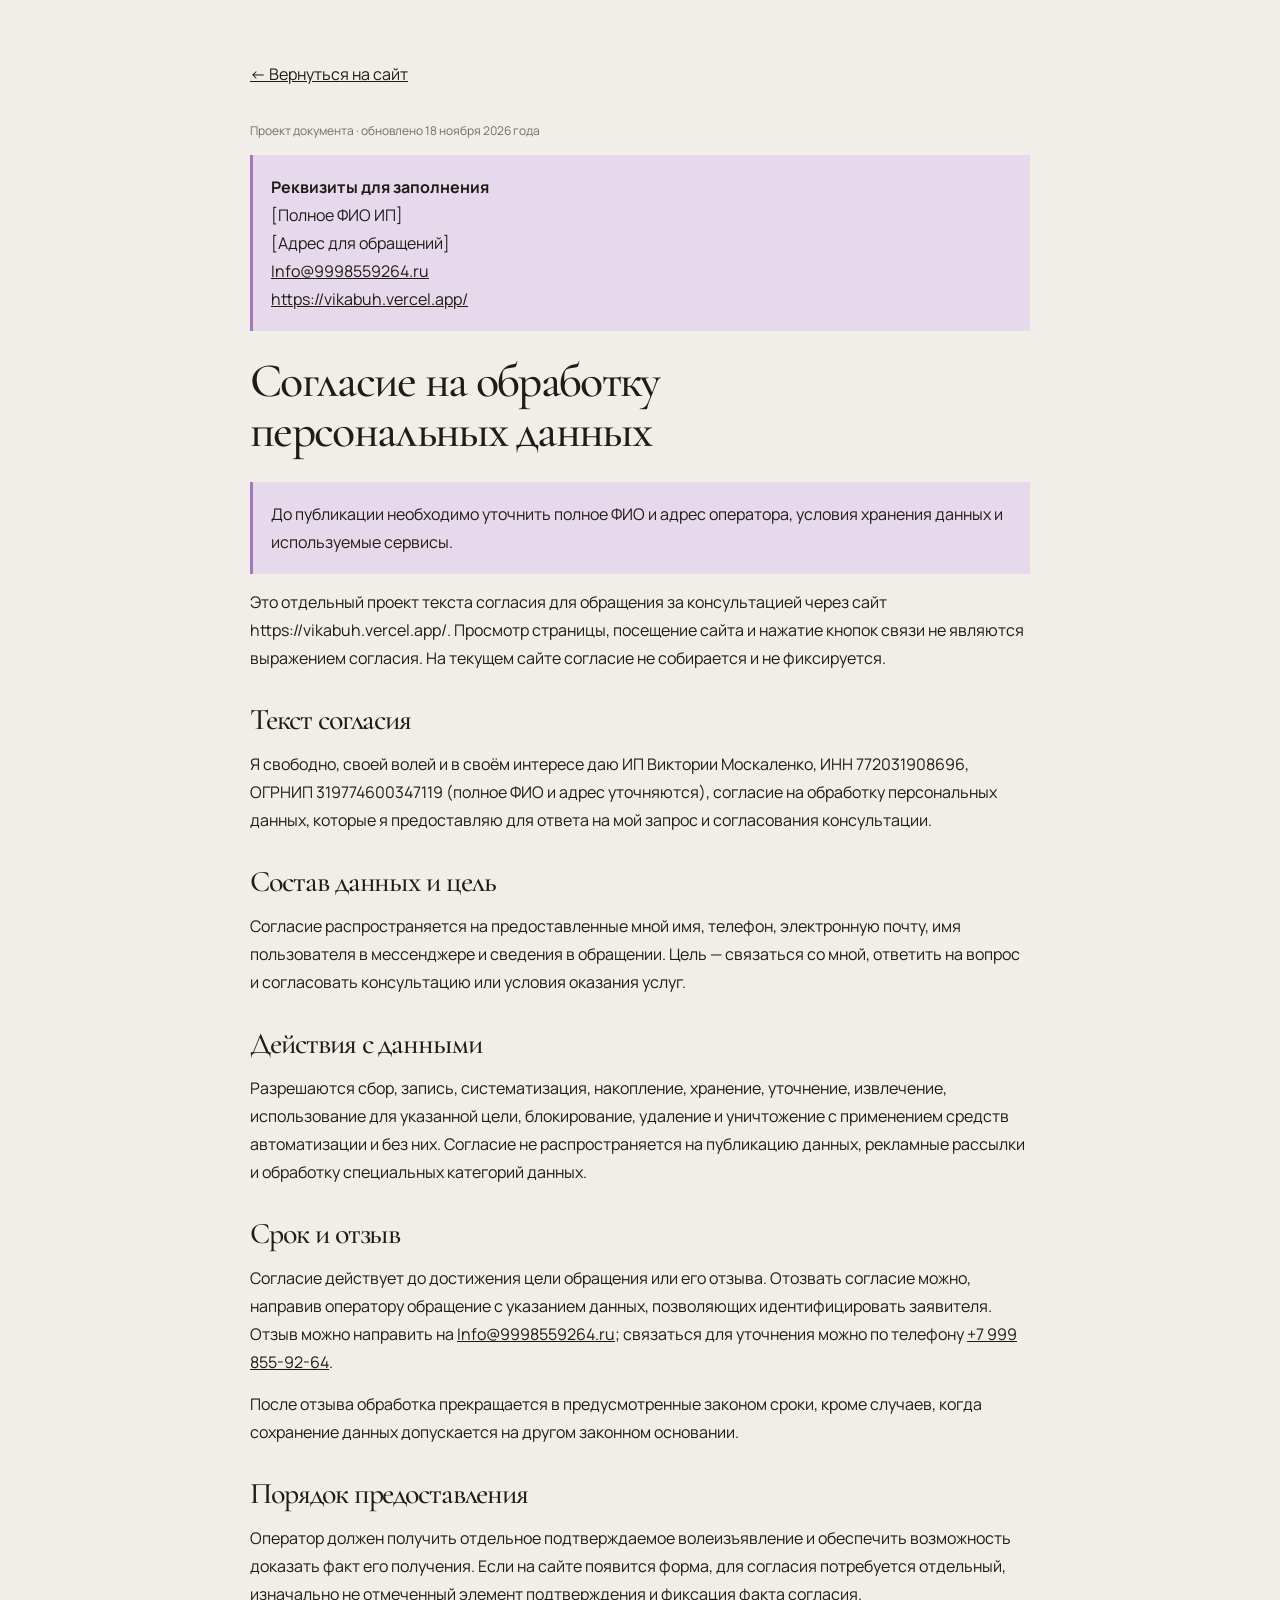
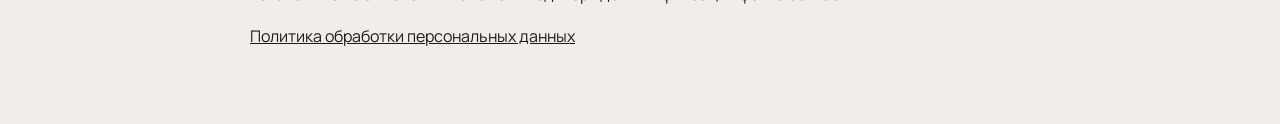
==== commit 33ef7c9b: "Update legal document drafts with vikabuh domain" ====
--- a/consent.html
+++ b/consent.html
@@ -1 +1 @@
-<!doctype html><html lang="ru"><head><meta charset="utf-8"><meta name="viewport" content="width=device-width,initial-scale=1"><meta name="robots" content="noindex"><title>Согласие на обработку персональных данных — Виктория Москаленко</title><link rel="stylesheet" href="styles.css?v=20261027-r60"><link href="https://fonts.googleapis.com/css2?family=Cormorant+Garamond:wght@400;500;600&family=Manrope:wght@400;500;600;700&display=swap" rel="stylesheet"></head><body><main class="legal shell"><a href="index.html#footer">← Вернуться на сайт</a><p class="legal-edition">Проект документа · 15 октября 2026 года</p><div class="legal-note"><strong>Реквизиты для заполнения</strong><br>[Полное ФИО ИП]<br>[Адрес для обращений]<br><a href="mailto:Info@9998559264.ru">Info@9998559264.ru</a><br>[Домен сайта]</div><h1>Согласие на обработку персональных данных</h1><p class="legal-note">До публикации необходимо уточнить полное ФИО и адрес оператора, электронную почту, домен, условия хранения данных и используемые сервисы.</p><p>Это отдельный проект текста согласия для обращения за консультацией. Просмотр страницы, посещение сайта и нажатие кнопок связи не являются выражением согласия. На текущем сайте согласие не собирается и не фиксируется.</p><h2>Текст согласия</h2><p>Я свободно, своей волей и в своём интересе даю ИП Виктории Москаленко, ИНН 772031908696 (полное ФИО и адрес уточняются), согласие на обработку персональных данных, которые я предоставляю для ответа на мой запрос и согласования консультации.</p><h2>Состав данных и цель</h2><p>Согласие распространяется на предоставленные мной имя, телефон, электронную почту, имя пользователя в мессенджере и сведения в обращении. Цель — связаться со мной, ответить на вопрос и согласовать консультацию или условия оказания услуг.</p><h2>Действия с данными</h2><p>Разрешаются сбор, запись, систематизация, накопление, хранение, уточнение, извлечение, использование для указанной цели, блокирование, удаление и уничтожение с применением средств автоматизации и без них. Согласие не распространяется на публикацию данных, рекламные рассылки и обработку специальных категорий данных.</p><h2>Срок и отзыв</h2><p>Согласие действует до достижения цели обращения или его отзыва. Отозвать согласие можно, направив оператору обращение с указанием данных, позволяющих идентифицировать заявителя. Отзыв можно направить на <a href="mailto:Info@9998559264.ru">Info@9998559264.ru</a>; связаться для уточнения можно по телефону <a href="tel:+79998559264">+7 999 855-92-64</a>.</p><p>После отзыва обработка прекращается в предусмотренные законом сроки, кроме случаев, когда сохранение данных допускается на другом законном основании.</p><h2>Порядок предоставления</h2><p>Оператор должен получить отдельное подтверждаемое волеизъявление и обеспечить возможность доказать факт его получения. Если на сайте появится форма, для согласия потребуется отдельный, изначально не отмеченный элемент подтверждения и фиксация факта согласия.</p><p><a href="privacy.html">Политика обработки персональных данных</a></p></main></body></html>+<!doctype html><html lang="ru"><head><meta charset="utf-8"><meta name="viewport" content="width=device-width,initial-scale=1"><meta name="robots" content="noindex"><title>Согласие на обработку персональных данных — Виктория Москаленко</title><link rel="stylesheet" href="styles.css?v=20261110-r127"><link href="https://fonts.googleapis.com/css2?family=Cormorant+Garamond:wght@400;500;600&family=Manrope:wght@400;500;600;700&display=swap" rel="stylesheet"></head><body><main class="legal shell"><a href="index.html#footer">← Вернуться на сайт</a><p class="legal-edition">Проект документа · обновлено 18 ноября 2026 года</p><div class="legal-note"><strong>Реквизиты для заполнения</strong><br>[Полное ФИО ИП]<br>[Адрес для обращений]<br><a href="mailto:Info@9998559264.ru">Info@9998559264.ru</a><br><a href="https://vikabuh.vercel.app/">https://vikabuh.vercel.app/</a></div><h1>Согласие на обработку персональных данных</h1><p class="legal-note">До публикации необходимо уточнить полное ФИО и адрес оператора, условия хранения данных и используемые сервисы.</p><p>Это отдельный проект текста согласия для обращения за консультацией через сайт https://vikabuh.vercel.app/. Просмотр страницы, посещение сайта и нажатие кнопок связи не являются выражением согласия. На текущем сайте согласие не собирается и не фиксируется.</p><h2>Текст согласия</h2><p>Я свободно, своей волей и в своём интересе даю ИП Виктории Москаленко, ИНН 772031908696, ОГРНИП 319774600347119 (полное ФИО и адрес уточняются), согласие на обработку персональных данных, которые я предоставляю для ответа на мой запрос и согласования консультации.</p><h2>Состав данных и цель</h2><p>Согласие распространяется на предоставленные мной имя, телефон, электронную почту, имя пользователя в мессенджере и сведения в обращении. Цель — связаться со мной, ответить на вопрос и согласовать консультацию или условия оказания услуг.</p><h2>Действия с данными</h2><p>Разрешаются сбор, запись, систематизация, накопление, хранение, уточнение, извлечение, использование для указанной цели, блокирование, удаление и уничтожение с применением средств автоматизации и без них. Согласие не распространяется на публикацию данных, рекламные рассылки и обработку специальных категорий данных.</p><h2>Срок и отзыв</h2><p>Согласие действует до достижения цели обращения или его отзыва. Отозвать согласие можно, направив оператору обращение с указанием данных, позволяющих идентифицировать заявителя. Отзыв можно направить на <a href="mailto:Info@9998559264.ru">Info@9998559264.ru</a>; связаться для уточнения можно по телефону <a href="tel:+79998559264">+7 999 855-92-64</a>.</p><p>После отзыва обработка прекращается в предусмотренные законом сроки, кроме случаев, когда сохранение данных допускается на другом законном основании.</p><h2>Порядок предоставления</h2><p>Оператор должен получить отдельное подтверждаемое волеизъявление и обеспечить возможность доказать факт его получения. Если на сайте появится форма, для согласия потребуется отдельный, изначально не отмеченный элемент подтверждения и фиксация факта согласия.</p><p><a href="privacy.html">Политика обработки персональных данных</a></p></main></body></html>
--- a/styles.css
+++ b/styles.css
@@ -1,16 +1,16 @@
 :root{--ink:#211b18;--cream:#f1ede8;--lavender:#dfb9f4;--sage:#dde7b9;--muted:#746c66;--serif:'Cormorant Garamond',Georgia,serif;--sans:'Manrope',Arial,sans-serif}*{box-sizing:border-box}html{scroll-behavior:smooth;scroll-padding-top:24px}body{margin:0;background:var(--cream);color:var(--ink);font-family:var(--sans);font-size:15px;line-height:1.5}a{color:inherit;text-decoration:none}button{font:inherit;color:inherit;cursor:pointer}svg{width:24px;height:24px;fill:none;stroke:currentColor;stroke-width:1.4;stroke-linecap:round;stroke-linejoin:round;flex-shrink:0}img{display:block;max-width:100%}h1,h2,h3,p{margin:0}h1,h2,h3{font-weight:500}h1,h2{font-family:var(--serif);line-height:.91;letter-spacing:-.035em}h2{font-size:clamp(38px,4.2vw,60px)}[hidden]{display:none!important}.symbols{position:absolute;width:0;height:0;overflow:hidden}.shell{width:min(1180px,90%);margin-inline:auto}.eyebrow{text-transform:uppercase;font-size:10px;letter-spacing:.27em;margin-bottom:10px}.button{display:inline-flex;align-items:center;justify-content:center;gap:24px;min-height:48px;padding:12px 23px;border-radius:30px;font-size:12px;font-weight:500;white-space:nowrap;transition:background .2s,transform .2s;border:1px solid transparent}.button:hover{transform:translateY(-2px)}.button svg{width:20px;height:20px}.small{min-height:40px;padding:9px 18px;font-size:10px;gap:14px}.lavender{background:var(--lavender);color:var(--ink)}.lavender:hover{background:#ebcfff}.sage{background:var(--sage);color:var(--ink)}.white{background:#fff9;color:var(--ink)}.plum{background:#563664;color:#fff}.outline{border-color:#c4b7ac85;color:var(--cream);background:#241e1930}.outline:hover{background:#ffffff16}.circle{border:1px solid #9f8f814d;border-radius:50%;width:47px;height:47px;display:inline-flex;align-items:center;justify-content:center;flex-shrink:0}.circle svg{width:22px;height:22px}.circle.lavender,.circle.white,.circle.plum{border-color:transparent}.actions{display:flex;gap:12px;flex-wrap:wrap}.skip{position:fixed;top:-80px;left:20px;z-index:100;padding:12px;background:var(--lavender)}.skip:focus{top:10px}:focus-visible{outline:3px solid #a379b8;outline-offset:5px}
-.hero-wrap{position:relative;background:#211b18;color:var(--cream);overflow:clip;min-height:650px}.hero-back{position:absolute;inset:0;background:linear-gradient(90deg,#211b18bd,#211b18d9 45%,#211b1830),url('assets/svc-keeping.jpg') left center/cover;opacity:.7}.hero-photo{position:absolute;width:60%;height:100%;right:0;top:0;object-fit:cover;object-position:center 34%;mask-image:linear-gradient(90deg,transparent,#000 24%)}.header{height:100px;display:flex;align-items:center;justify-content:space-between;gap:24px;position:relative;z-index:5}.brand{display:flex;gap:14px;align-items:center;font-size:12px;line-height:1.25;flex-shrink:0}.brand small{display:block;font-size:7px;letter-spacing:.1em;text-transform:uppercase;margin-top:6px;color:#d1c7bc}.monogram{position:relative;font-family:Georgia,serif;font-size:47px;line-height:1;width:65px;height:62px;letter-spacing:-7px;font-weight:400}.monogram span{position:absolute;left:22px;top:16px;font-size:42px}.desktop-nav{display:flex;gap:25px;font-size:11px}.desktop-nav a:hover{color:var(--lavender)}.header-actions{display:flex;gap:12px;align-items:center}.menu-toggle{width:40px;height:40px;flex-direction:column;gap:5px;background:#1f191a30;color:#fff}.menu-toggle span{width:15px;height:1px;background:currentColor}.menu{position:absolute;right:0;top:82px;padding:20px;background:#2a221f;border:1px solid #69594d;border-radius:12px;min-width:230px;box-shadow:0 18px 60px #0008}.menu a{display:block;padding:12px;border-bottom:1px solid #ffffff12;font-size:14px}.hero{position:relative;min-height:550px;display:flex;align-items:center;padding:32px 0 45px}.hero-copy{position:relative;z-index:2}.hero h1{font-size:clamp(80px,8.6vw,122px);margin:12px 0 18px;line-height:.83;font-weight:500;letter-spacing:-.035em}.hero h1 span{color:var(--lavender)}.hero-lead{font-size:22px;line-height:1.35;margin-bottom:26px}.hero .eyebrow{font-size:10px;letter-spacing:.24em}.hero-proof{display:flex;align-items:center;gap:15px;margin-top:27px}.hero-proof strong{display:block;font-size:23px;font-weight:500;line-height:1.2}.hero-proof span{display:block;font-size:11px}.hero-proof i{height:30px;width:1px;background:#cbbeb43d;margin:0 8px}.proof-seal{border:1px solid #b7aa94;border-radius:50%;width:48px;height:48px;display:grid!important;place-items:center;color:var(--sage)}.proof-seal svg{width:30px;height:30px}.hero-note{position:absolute;right:0;top:40px;text-shadow:0 2px 8px #000}.hero-tags{position:absolute;right:0;top:210px;margin:0;padding:15px 20px;list-style:none;background:#2b211b80;backdrop-filter:blur(14px);border:1px solid #ffffff21;border-radius:10px;font-size:11px;text-transform:uppercase;line-height:2.4}
+.hero-wrap{position:relative;background:#211b18;color:var(--cream);overflow:clip;min-height:650px}.hero-back{position:absolute;inset:0;background:linear-gradient(90deg,#211b18bd,#211b18d9 45%,#211b1830),url('assets/optimized/svc-keeping.webp') left center/cover;opacity:.7}.hero-photo{position:absolute;width:60%;height:100%;right:0;top:0;object-fit:cover;object-position:center 34%;mask-image:linear-gradient(90deg,transparent,#000 24%)}.header{height:100px;display:flex;align-items:center;justify-content:space-between;gap:24px;position:relative;z-index:5}.brand{display:flex;gap:14px;align-items:center;font-size:12px;line-height:1.25;flex-shrink:0}.brand small{display:block;font-size:7px;letter-spacing:.1em;text-transform:uppercase;margin-top:6px;color:#d1c7bc}.monogram{position:relative;font-family:Georgia,serif;font-size:47px;line-height:1;width:65px;height:62px;letter-spacing:-7px;font-weight:400}.monogram span{position:absolute;left:22px;top:16px;font-size:42px}.desktop-nav{display:flex;gap:25px;font-size:11px}.desktop-nav a:hover{color:var(--lavender)}.header-actions{display:flex;gap:12px;align-items:center}.menu-toggle{width:40px;height:40px;flex-direction:column;gap:5px;background:#1f191a30;color:#fff}.menu-toggle span{width:15px;height:1px;background:currentColor}.menu{position:absolute;right:0;top:82px;padding:20px;background:#2a221f;border:1px solid #69594d;border-radius:12px;min-width:230px;box-shadow:0 18px 60px #0008}.menu a{display:block;padding:12px;border-bottom:1px solid #ffffff12;font-size:14px}.hero{position:relative;min-height:550px;display:flex;align-items:center;padding:32px 0 45px}.hero-copy{position:relative;z-index:2}.hero h1{font-size:clamp(80px,8.6vw,122px);margin:12px 0 18px;line-height:.83;font-weight:500;letter-spacing:-.035em}.hero h1 span{color:var(--lavender)}.hero-lead{font-size:22px;line-height:1.35;margin-bottom:26px}.hero .eyebrow{font-size:10px;letter-spacing:.24em}.hero-proof{display:flex;align-items:center;gap:15px;margin-top:27px}.hero-proof strong{display:block;font-size:23px;font-weight:500;line-height:1.2}.hero-proof span{display:block;font-size:11px}.hero-proof i{height:30px;width:1px;background:#cbbeb43d;margin:0 8px}.proof-seal{border:1px solid #b7aa94;border-radius:50%;width:48px;height:48px;display:grid!important;place-items:center;color:var(--sage)}.proof-seal svg{width:30px;height:30px}.hero-note{position:absolute;right:0;top:40px;text-shadow:0 2px 8px #000}.hero-tags{position:absolute;right:0;top:210px;margin:0;padding:15px 20px;list-style:none;background:#2b211b80;backdrop-filter:blur(14px);border:1px solid #ffffff21;border-radius:10px;font-size:11px;text-transform:uppercase;line-height:2.4}
 .services{padding-top:32px;padding-bottom:22px}.section-heading{display:flex;align-items:center;justify-content:space-between;gap:20px;margin-bottom:24px}.section-aside{display:flex;gap:35px;align-items:center;font-size:12px;line-height:1.45}.service-grid{display:grid;grid-template-columns:1.05fr .69fr .69fr;grid-template-rows:255px 205px;gap:18px}.service{position:relative;isolation:isolate;border-radius:9px;overflow:hidden;padding:25px;display:block;transition:transform .2s}.service:hover{transform:translateY(-3px)}.service img{position:absolute;inset:0;width:100%;height:100%;object-fit:cover;z-index:-2;transition:transform .5s}.service:hover img{transform:scale(1.035)}.service>div{position:relative}.service h3{font-size:24px;line-height:1.05;letter-spacing:-.025em}.service p{font-size:12px;line-height:1.45;margin-top:12px}.service .circle{width:38px;height:38px;margin-top:18px}.keeping{grid-row:1/3;color:var(--cream)}.keeping img{object-position:62% center}.keeping:before{content:'';position:absolute;inset:0;z-index:-1;background:linear-gradient(120deg,#1f1818ee 0%,#1f181896 35%,transparent 65%)}.keeping h3{font-family:var(--serif);font-size:46px}.keeping .circle{margin-top:28px;background:#694476}.taxes{background:var(--sage)}.taxes:before,.restore:before{content:'';position:absolute;inset:0;z-index:-1;background:linear-gradient(120deg,#dde7b9e8,transparent 85%)}.restore:before{background:linear-gradient(120deg,#e5c4f9e8,transparent 85%)}.taxes img,.restore img{object-position:center}.consult{grid-column:2/4}.consult:before{content:'';position:absolute;inset:0;background:linear-gradient(90deg,#e7dfd5ed,transparent 85%);z-index:-1}.consult h3{font-family:var(--serif);font-size:38px}.consult img{object-position:center 55%}
-.about{position:relative;background:#231c17;color:var(--cream);margin-top:0;isolation:isolate}.about-background{position:absolute;inset:0;background:linear-gradient(90deg,#1d1814e8 0%,#201a17bf 42%,#201a1720 80%),url('assets/office-bg.webp') right center/auto 135%;z-index:-1}.about-inner{position:relative;padding-top:40px;padding-bottom:45px}.about-copy{width:48%;position:relative;z-index:2}.about h2{font-size:66px}.about-lead{font-size:22px;line-height:1.25;margin:15px 0}.about-description{max-width:395px;font-size:15px;margin-bottom:24px;line-height:1.55}.about .button{font-size:11px;padding:10px 20px;gap:15px;min-height:44px}.facts{display:grid;grid-template-columns:1fr 1fr;gap:12px;max-width:445px;margin-top:24px}.facts>div{display:flex;align-items:center;gap:16px;background:#57463b40;border:1px solid #b4a18816;border-radius:7px;padding:16px 17px;min-height:80px}.facts svg{color:var(--sage);width:33px;height:33px}.facts p{font-size:12px;line-height:1.45}.about-person{position:absolute;height:740px;width:auto;max-width:none;bottom:-76px;left:55%;z-index:3;filter:drop-shadow(0 18px 18px #120c142e)}.about-note{position:absolute;right:0;top:50px;font-size:31px;text-align:center;color:#eee4d7}.benefits{padding-top:34px;padding-bottom:32px}.benefits h2{font-size:48px}.benefit-grid{display:grid;grid-template-columns:repeat(4,1fr);margin-top:22px;gap:22px}.benefit-grid>div{display:flex;align-items:flex-start;gap:14px;border-right:1px solid #a99c8f3b;padding-right:16px}.benefit-grid>div:last-child{border:0}.icon{display:flex;align-items:center;justify-content:center;width:47px;height:47px;border-radius:50%;flex-shrink:0}.icon svg{width:29px;height:29px}.benefit-grid h3{font-size:13px;line-height:1.3;font-weight:600}.benefit-grid p{font-size:11px;margin-top:9px;line-height:1.45}
-.practice{padding-top:0;padding-bottom:27px}.practice-card{background:var(--ink);color:var(--cream);border-radius:12px;overflow:hidden;position:relative;isolation:isolate;display:grid;grid-template-columns:1.1fr 1fr .5fr;padding:27px 30px;gap:35px;min-height:260px}.practice h2{font-size:44px}.practice-copy>p:not(.eyebrow){font-size:12px;margin:12px 0}.practice .button{min-height:36px;padding:7px 17px;font-size:10px}.practice-result{border-left:1px solid #bfb29b66;padding:2px 0 0 28px}.practice-result>span{font-size:10px;color:#d5c8bd}.practice-result p{font-size:20px;line-height:1.2;margin:3px 0 15px}.practice-result b{font-size:10px;font-weight:500;display:inline-block;padding:7px 12px;border-radius:20px}.practice-image{position:absolute;inset:0 0 0 43%;background:linear-gradient(90deg,#211b18,#211b18ad 35%,#211b180a),url('assets/svc-consult.jpg') center/cover;z-index:-1}.reviews{display:grid;grid-template-columns:1fr 1.8fr;gap:40px;padding-bottom:24px}.reviews h2{font-size:47px}.review-rating{color:#654273;font-size:16px;letter-spacing:2px;margin-top:22px}.review-rating span{display:block;color:var(--muted);font-size:10px;letter-spacing:0;margin-top:5px}.review-controls{display:flex;gap:10px;margin-top:20px}.review-controls button{background:transparent;width:38px;height:38px}.review-controls button:hover{background:var(--lavender)}.flip{transform:rotate(180deg)}.review-track{display:grid;grid-template-columns:repeat(2,minmax(0,1fr));gap:14px}.review{position:relative;padding:25px 23px 19px 42px;background:#f9f6f180;border:1px solid #fff9;border-radius:9px;display:flex;flex-direction:column;min-height:260px}.quote{position:absolute;top:9px;left:13px;color:#a17db2;font-size:53px;font-family:Georgia,serif;line-height:1}.review blockquote{margin:0 0 21px;font-size:12px;line-height:1.5;flex:1}.review-author{display:flex;gap:9px;align-items:center}.avatar{display:grid;place-items:center;width:32px;height:32px;flex-shrink:0;border-radius:50%;background:#dbc9e6;font-family:var(--serif);font-size:22px}.avatar.sage{background:var(--sage)}.review-author strong{display:block;font-size:11px;font-weight:600}.review-author div>span{display:block;font-size:8px;color:var(--muted);margin-top:2px}.review>a{font-size:9px;color:#65536c;margin-top:13px;text-decoration:underline;text-underline-offset:3px}.review-status{text-align:center;font-size:10px;letter-spacing:.16em;color:var(--muted);margin-top:12px}.contact{position:relative;z-index:2}.contact-bar{padding:26px 30px;background:linear-gradient(120deg,#352a25,#211b18);border:1px solid #786756;border-radius:12px;color:var(--cream);display:flex;align-items:center;justify-content:space-between;gap:20px;box-shadow:0 15px 25px #211b1826}.contact h2{font-size:41px}.contact h2 a{display:flex;align-items:center;gap:25px}.contact h2 .circle{width:65px;height:65px}.contact h2 svg{width:28px;height:28px}.contact .eyebrow{font-size:9px;margin-bottom:5px}.contact-links{display:flex;gap:14px;align-items:center}.contact-links p{font-size:10px;padding-left:12px;border-left:1px solid #8b7a654a}.contact-links .circle:hover{color:var(--lavender)}.footer{background:var(--ink);color:var(--cream);margin-top:-48px;padding:80px 0 28px}.footer-inner{display:flex;justify-content:space-between;align-items:center;gap:25px}.footer-contact,.footer-details{display:flex;flex-direction:column;gap:5px;font-size:10px}.footer-details{color:#c2b6ad;font-size:9px}.footer-details a{text-decoration:underline;text-underline-offset:4px}.footer .brand{font-size:11px}.footer .monogram{font-size:42px;height:54px;width:60px}.footer .monogram span{font-size:36px}.legal{max-width:780px;padding:60px 0;min-height:80vh}.legal h1{font-family:var(--serif);font-size:50px;margin:25px 0}.legal h2{font-size:30px;margin:30px 0 12px}.legal p{margin-bottom:14px}.legal a{text-decoration:underline}
+.about{position:relative;background:#231c17;color:var(--cream);margin-top:0;isolation:isolate}.about-background{position:absolute;inset:0;background:linear-gradient(90deg,#1d1814e8 0%,#201a17bf 42%,#201a1720 80%),url('assets/optimized/office-bg.webp') right center/auto 135%;z-index:-1}.about-inner{position:relative;padding-top:40px;padding-bottom:45px}.about-copy{width:48%;position:relative;z-index:2}.about h2{font-size:66px}.about-lead{font-size:22px;line-height:1.25;margin:15px 0}.about-description{max-width:395px;font-size:15px;margin-bottom:24px;line-height:1.55}.about .button{font-size:11px;padding:10px 20px;gap:15px;min-height:44px}.facts{display:grid;grid-template-columns:1fr 1fr;gap:12px;max-width:445px;margin-top:24px}.facts>div{display:flex;align-items:center;gap:16px;background:#57463b40;border:1px solid #b4a18816;border-radius:7px;padding:16px 17px;min-height:80px}.facts svg{color:var(--sage);width:33px;height:33px}.facts p{font-size:12px;line-height:1.45}.about-person{position:absolute;height:740px;width:auto;max-width:none;bottom:-76px;left:55%;z-index:3;filter:drop-shadow(0 18px 18px #120c142e)}.about-note{position:absolute;right:0;top:50px;font-size:31px;text-align:center;color:#eee4d7}.benefits{padding-top:34px;padding-bottom:32px}.benefits h2{font-size:48px}.benefit-grid{display:grid;grid-template-columns:repeat(4,1fr);margin-top:22px;gap:22px}.benefit-grid>div{display:flex;align-items:flex-start;gap:14px;border-right:1px solid #a99c8f3b;padding-right:16px}.benefit-grid>div:last-child{border:0}.icon{display:flex;align-items:center;justify-content:center;width:47px;height:47px;border-radius:50%;flex-shrink:0}.icon svg{width:29px;height:29px}.benefit-grid h3{font-size:13px;line-height:1.3;font-weight:600}.benefit-grid p{font-size:11px;margin-top:9px;line-height:1.45}
+.practice{padding-top:0;padding-bottom:27px}.practice-card{background:var(--ink);color:var(--cream);border-radius:12px;overflow:hidden;position:relative;isolation:isolate;display:grid;grid-template-columns:1.1fr 1fr .5fr;padding:27px 30px;gap:35px;min-height:260px}.practice h2{font-size:44px}.practice-copy>p:not(.eyebrow){font-size:12px;margin:12px 0}.practice .button{min-height:36px;padding:7px 17px;font-size:10px}.practice-result{border-left:1px solid #bfb29b66;padding:2px 0 0 28px}.practice-result>span{font-size:10px;color:#d5c8bd}.practice-result p{font-size:20px;line-height:1.2;margin:3px 0 15px}.practice-result b{font-size:10px;font-weight:500;display:inline-block;padding:7px 12px;border-radius:20px}.practice-image{position:absolute;inset:0 0 0 43%;background:linear-gradient(90deg,#211b18,#211b18ad 35%,#211b180a),url('assets/optimized/svc-consult.webp') center/cover;z-index:-1}.reviews{display:grid;grid-template-columns:1fr 1.8fr;gap:40px;padding-bottom:24px}.reviews h2{font-size:47px}.review-rating{color:#654273;font-size:16px;letter-spacing:2px;margin-top:22px}.review-rating span{display:block;color:var(--muted);font-size:10px;letter-spacing:0;margin-top:5px}.review-controls{display:flex;gap:10px;margin-top:20px}.review-controls button{background:transparent;width:38px;height:38px}.review-controls button:hover{background:var(--lavender)}.flip{transform:rotate(180deg)}.review-track{display:grid;grid-template-columns:repeat(2,minmax(0,1fr));gap:14px}.review{position:relative;padding:25px 23px 19px 42px;background:#f9f6f180;border:1px solid #fff9;border-radius:9px;display:flex;flex-direction:column;min-height:260px}.quote{position:absolute;top:9px;left:13px;color:#a17db2;font-size:53px;font-family:Georgia,serif;line-height:1}.review blockquote{margin:0 0 21px;font-size:12px;line-height:1.5;flex:1}.review-author{display:flex;gap:9px;align-items:center}.avatar{display:grid;place-items:center;width:32px;height:32px;flex-shrink:0;border-radius:50%;background:#dbc9e6;font-family:var(--serif);font-size:22px}.avatar.sage{background:var(--sage)}.review-author strong{display:block;font-size:11px;font-weight:600}.review-author div>span{display:block;font-size:8px;color:var(--muted);margin-top:2px}.review>a{font-size:9px;color:#65536c;margin-top:13px;text-decoration:underline;text-underline-offset:3px}.review-status{text-align:center;font-size:10px;letter-spacing:.16em;color:var(--muted);margin-top:12px}.contact{position:relative;z-index:2}.contact-bar{padding:26px 30px;background:linear-gradient(120deg,#352a25,#211b18);border:1px solid #786756;border-radius:12px;color:var(--cream);display:flex;align-items:center;justify-content:space-between;gap:20px;box-shadow:0 15px 25px #211b1826}.contact h2{font-size:41px}.contact h2 a{display:flex;align-items:center;gap:25px}.contact h2 .circle{width:65px;height:65px}.contact h2 svg{width:28px;height:28px}.contact .eyebrow{font-size:9px;margin-bottom:5px}.contact-links{display:flex;gap:14px;align-items:center}.contact-links p{font-size:10px;padding-left:12px;border-left:1px solid #8b7a654a}.contact-links .circle:hover{color:var(--lavender)}.footer{background:var(--ink);color:var(--cream);margin-top:-48px;padding:80px 0 28px}.footer-inner{display:flex;justify-content:space-between;align-items:center;gap:25px}.footer-contact,.footer-details{display:flex;flex-direction:column;gap:5px;font-size:10px}.footer-details{color:#c2b6ad;font-size:9px}.footer-details a{text-decoration:underline;text-underline-offset:4px}.footer .brand{font-size:11px}.footer .monogram{font-size:42px;height:54px;width:60px}.footer .monogram span{font-size:36px}.legal{max-width:780px;padding:60px 0;min-height:80vh}.legal h1{font-family:var(--serif);font-size:50px;margin:25px 0}.legal h2{font-size:30px;margin:30px 0 12px}.legal p{margin-bottom:14px}.legal a{text-decoration:underline}
 @media(min-width:1500px){.hero-wrap{min-height:700px}.hero{min-height:600px}.hero-photo{width:59%;object-position:center 36%}}
 @media(max-width:1100px){.desktop-nav{gap:15px;font-size:10px}.header-actions .small{display:none}.hero-wrap{min-height:600px}.hero{min-height:500px}.hero h1{font-size:100px}.hero-note{right:-2%;font-size:23px}.hero-tags{right:-2%;font-size:9px;padding:10px 15px}.hero-copy{max-width:58%}.hero-lead{font-size:20px}.hero .button{font-size:11px;padding:11px 16px;gap:14px}.service-grid{grid-template-rows:245px 200px;gap:14px}.service{padding:22px}.service h3{font-size:22px}.keeping h3{font-size:41px}.consult h3{font-size:34px}.about h2{font-size:60px}.about-copy{width:51%}.about-person{left:57%;height:695px;bottom:-60px}.about-note{right:-1%;font-size:24px}.facts>div{padding:12px;gap:10px}.benefit-grid{gap:12px}.benefit-grid>div{gap:9px;padding-right:8px}.icon{width:38px;height:38px}.benefit-grid h3{font-size:12px}.benefit-grid p{font-size:10px}.contact h2{font-size:33px}.contact h2 a{gap:16px}.contact-links p{display:none}.reviews{gap:25px}.reviews h2{font-size:42px}.review{padding-right:16px}}
-@media(max-width:700px){.shell{width:90%}.header{height:83px;gap:12px}.brand{font-size:10px;gap:8px}.brand small{font-size:6px}.monogram{font-size:37px;width:52px;height:48px}.monogram span{font-size:33px;left:18px;top:12px}.desktop-nav{display:none}.menu{top:70px}.hero-wrap{min-height:830px}.hero{min-height:747px;align-items:flex-start;padding-top:18px;padding-bottom:24px}.hero-photo{width:100%;height:530px;top:auto;bottom:0;object-position:center 38%;mask-image:linear-gradient(180deg,transparent,#000 26%);opacity:.92}.hero-back{background:linear-gradient(180deg,#211b18,#211b18aa),url('assets/svc-keeping.jpg') center/cover}.hero-copy{max-width:100%;width:100%;z-index:2}.hero .eyebrow{font-size:8px;letter-spacing:.2em}.hero h1{font-size:83px;line-height:.84;margin-top:17px;margin-bottom:17px}.hero-lead{font-size:17px;margin-bottom:18px}.hero .actions{gap:8px}.hero .button{font-size:10px;min-height:44px;padding:10px 15px;gap:12px}.hero-proof{position:absolute;top:633px;left:0;right:0;background:#211b18a8;backdrop-filter:blur(10px);border:1px solid #ffffff20;border-radius:9px;padding:13px 15px;margin:0;gap:12px}.hero-proof strong{font-size:20px}.hero-proof span{font-size:9px}.hero-proof i{margin:0 5px}.proof-seal{width:39px;height:39px}.hero-note{font-size:23px;top:337px;right:0;line-height:1.1}.hero-tags{display:none}.services{padding-top:27px;padding-bottom:20px}.section-heading{align-items:flex-start;margin-bottom:20px}.section-heading h2{font-size:37px}.section-aside{display:none}.eyebrow{font-size:8px;margin-bottom:9px;letter-spacing:.24em}.service-grid{grid-template-columns:1fr 1fr;grid-template-rows:310px 240px 200px;gap:12px}.service{padding:20px}.keeping{grid-row:auto;grid-column:1/3}.keeping img{object-position:center 60%}.keeping:before{background:linear-gradient(90deg,#211b18db,#211b1850 70%,transparent)}.keeping h3{font-size:42px}.keeping .circle{margin-top:20px}.taxes{grid-column:1}.restore{grid-column:2}.service h3{font-size:20px}.keeping h3{font-size:42px}.service p{font-size:11px}.service .circle{margin-top:15px;width:36px;height:36px}.taxes img,.restore img{object-position:54% center}.taxes:before{background:linear-gradient(135deg,#dde7b9f5,#dde7b959)}.restore:before{background:linear-gradient(135deg,#e5c4f9f5,#e5c4f955)}.consult{grid-column:1/3}.consult h3{font-size:34px}.about-inner{padding-top:30px}.about-copy{width:100%}.about h2{font-size:54px}.about-lead{font-size:19px;margin:14px 0}.about-description{font-size:13px;max-width:340px}.about .actions{gap:8px}.about .button{font-size:10px;padding:10px 16px}.facts{max-width:none;gap:10px;margin-top:22px}.facts>div{padding:12px;min-height:73px}.facts svg{width:27px;height:27px}.facts p{font-size:10px}.about-person{height:555px;left:34%;bottom:-48px}.about-note{top:555px;left:4%;right:auto;font-size:27px}.about-background{background:linear-gradient(180deg,#211b18f5 0%,#211b18e5 44%,#211b1870 75%),url('assets/office-bg.webp') center bottom/auto 68%;background-repeat:no-repeat}.benefits{padding-top:65px;padding-bottom:28px}.benefits h2{font-size:39px}.benefit-grid{grid-template-columns:1fr 1fr;gap:23px 14px;margin-top:23px}.benefit-grid>div{border:0;padding:0;gap:10px}.benefit-grid h3{font-size:11px}.benefit-grid p{font-size:10px}.icon{width:35px;height:35px}.icon svg{width:23px;height:23px}.practice{padding-bottom:26px}.practice-card{grid-template-columns:1fr;gap:24px;padding:24px;min-height:415px}.practice h2{font-size:41px}.practice-result{margin-left:0;padding:0 0 0 15px;max-width:250px}.practice-result p{font-size:17px;display:inline-block;margin:3px 0 12px}.practice-result>span{display:block}.practice-result b{display:block;width:max-content}.practice-image{inset:0;background:linear-gradient(90deg,#211b18f5,#211b18bd 45%,#211b1840),url('assets/svc-consult.jpg') 68% center/cover}.reviews{display:block;padding-bottom:22px}.reviews-heading{position:relative;margin-bottom:20px}.reviews h2{font-size:40px}.review-rating{margin-top:15px;font-size:13px}.review-controls{position:absolute;bottom:0;right:0}.review-track{grid-template-columns:1fr}.review{min-height:233px;padding:25px 25px 20px 45px}.review blockquote{font-size:13px}.review-author strong{font-size:12px}.review-author div>span{font-size:10px}.review>a{font-size:10px}.contact-bar{padding:22px;display:block}.contact h2{font-size:31px}.contact h2 a{gap:12px;justify-content:space-between}.contact h2 .circle{width:48px;height:48px}.contact-links{margin-top:20px;gap:10px}.contact-links .circle{width:40px;height:40px}.contact-links p{display:block;font-size:9px}.footer{padding-top:76px}.footer-inner{flex-wrap:wrap;gap:22px}.footer .brand{width:100%}.footer-contact{font-size:10px}.footer-details{font-size:9px}.legal h1{font-size:40px}}
+@media(max-width:700px){.shell{width:90%}.header{height:83px;gap:12px}.brand{font-size:10px;gap:8px}.brand small{font-size:6px}.monogram{font-size:37px;width:52px;height:48px}.monogram span{font-size:33px;left:18px;top:12px}.desktop-nav{display:none}.menu{top:70px}.hero-wrap{min-height:830px}.hero{min-height:747px;align-items:flex-start;padding-top:18px;padding-bottom:24px}.hero-photo{width:100%;height:530px;top:auto;bottom:0;object-position:center 38%;mask-image:linear-gradient(180deg,transparent,#000 26%);opacity:.92}.hero-back{background:linear-gradient(180deg,#211b18,#211b18aa),url('assets/optimized/svc-keeping.webp') center/cover}.hero-copy{max-width:100%;width:100%;z-index:2}.hero .eyebrow{font-size:8px;letter-spacing:.2em}.hero h1{font-size:83px;line-height:.84;margin-top:17px;margin-bottom:17px}.hero-lead{font-size:17px;margin-bottom:18px}.hero .actions{gap:8px}.hero .button{font-size:10px;min-height:44px;padding:10px 15px;gap:12px}.hero-proof{position:absolute;top:633px;left:0;right:0;background:#211b18a8;backdrop-filter:blur(10px);border:1px solid #ffffff20;border-radius:9px;padding:13px 15px;margin:0;gap:12px}.hero-proof strong{font-size:20px}.hero-proof span{font-size:9px}.hero-proof i{margin:0 5px}.proof-seal{width:39px;height:39px}.hero-note{font-size:23px;top:337px;right:0;line-height:1.1}.hero-tags{display:none}.services{padding-top:27px;padding-bottom:20px}.section-heading{align-items:flex-start;margin-bottom:20px}.section-heading h2{font-size:37px}.section-aside{display:none}.eyebrow{font-size:8px;margin-bottom:9px;letter-spacing:.24em}.service-grid{grid-template-columns:1fr 1fr;grid-template-rows:310px 240px 200px;gap:12px}.service{padding:20px}.keeping{grid-row:auto;grid-column:1/3}.keeping img{object-position:center 60%}.keeping:before{background:linear-gradient(90deg,#211b18db,#211b1850 70%,transparent)}.keeping h3{font-size:42px}.keeping .circle{margin-top:20px}.taxes{grid-column:1}.restore{grid-column:2}.service h3{font-size:20px}.keeping h3{font-size:42px}.service p{font-size:11px}.service .circle{margin-top:15px;width:36px;height:36px}.taxes img,.restore img{object-position:54% center}.taxes:before{background:linear-gradient(135deg,#dde7b9f5,#dde7b959)}.restore:before{background:linear-gradient(135deg,#e5c4f9f5,#e5c4f955)}.consult{grid-column:1/3}.consult h3{font-size:34px}.about-inner{padding-top:30px}.about-copy{width:100%}.about h2{font-size:54px}.about-lead{font-size:19px;margin:14px 0}.about-description{font-size:13px;max-width:340px}.about .actions{gap:8px}.about .button{font-size:10px;padding:10px 16px}.facts{max-width:none;gap:10px;margin-top:22px}.facts>div{padding:12px;min-height:73px}.facts svg{width:27px;height:27px}.facts p{font-size:10px}.about-person{height:555px;left:34%;bottom:-48px}.about-note{top:555px;left:4%;right:auto;font-size:27px}.about-background{background:linear-gradient(180deg,#211b18f5 0%,#211b18e5 44%,#211b1870 75%),url('assets/optimized/office-bg.webp') center bottom/auto 68%;background-repeat:no-repeat}.benefits{padding-top:65px;padding-bottom:28px}.benefits h2{font-size:39px}.benefit-grid{grid-template-columns:1fr 1fr;gap:23px 14px;margin-top:23px}.benefit-grid>div{border:0;padding:0;gap:10px}.benefit-grid h3{font-size:11px}.benefit-grid p{font-size:10px}.icon{width:35px;height:35px}.icon svg{width:23px;height:23px}.practice{padding-bottom:26px}.practice-card{grid-template-columns:1fr;gap:24px;padding:24px;min-height:415px}.practice h2{font-size:41px}.practice-result{margin-left:0;padding:0 0 0 15px;max-width:250px}.practice-result p{font-size:17px;display:inline-block;margin:3px 0 12px}.practice-result>span{display:block}.practice-result b{display:block;width:max-content}.practice-image{inset:0;background:linear-gradient(90deg,#211b18f5,#211b18bd 45%,#211b1840),url('assets/optimized/svc-consult.webp') 68% center/cover}.reviews{display:block;padding-bottom:22px}.reviews-heading{position:relative;margin-bottom:20px}.reviews h2{font-size:40px}.review-rating{margin-top:15px;font-size:13px}.review-controls{position:absolute;bottom:0;right:0}.review-track{grid-template-columns:1fr}.review{min-height:233px;padding:25px 25px 20px 45px}.review blockquote{font-size:13px}.review-author strong{font-size:12px}.review-author div>span{font-size:10px}.review>a{font-size:10px}.contact-bar{padding:22px;display:block}.contact h2{font-size:31px}.contact h2 a{gap:12px;justify-content:space-between}.contact h2 .circle{width:48px;height:48px}.contact-links{margin-top:20px;gap:10px}.contact-links .circle{width:40px;height:40px}.contact-links p{display:block;font-size:9px}.footer{padding-top:76px}.footer-inner{flex-wrap:wrap;gap:22px}.footer .brand{width:100%}.footer-contact{font-size:10px}.footer-details{font-size:9px}.legal h1{font-size:40px}}
 @media(max-width:370px){.hero h1{font-size:73px}.hero .button{padding:9px 11px;font-size:9px;gap:8px}.hero-proof{gap:8px;padding:12px 10px}.hero-proof strong{font-size:17px}.hero-proof span{font-size:8px}.hero-proof i{margin:0}.service{padding:16px}.service h3{font-size:18px}.keeping h3{font-size:38px}.consult h3{font-size:32px}.about .button{padding:9px 11px;font-size:9px}.facts p{font-size:9px}.contact h2{font-size:27px}.about-person{left:30%}.benefit-grid{column-gap:8px}.benefit-grid>div{gap:6px}.benefit-grid h3{font-size:10px}}
 @media(prefers-reduced-motion:reduce){html{scroll-behavior:auto}*,*:before,*:after{transition:none!important}}
 /* Keep the office atmosphere quiet behind the full-height portrait. */
-.about-background{background:linear-gradient(90deg,#211b18d9 0%,#211b18eb 40%,#211b18 58%,#211b18ed 75%,#211b1860 100%),url('assets/office-bg.webp') right center/auto 135% no-repeat}
-@media(max-width:700px){.hero-note{display:none}.restore h3{font-size:clamp(14px,4.1vw,20px);letter-spacing:-.04em}.about-background{background:linear-gradient(180deg,#211b18 0%,#211b18fa 43%,#211b18da 70%,#211b18c9),url('assets/office-bg.webp') center bottom/auto 68% no-repeat}}
+.about-background{background:linear-gradient(90deg,#211b18d9 0%,#211b18eb 40%,#211b18 58%,#211b18ed 75%,#211b1860 100%),url('assets/optimized/office-bg.webp') right center/auto 135% no-repeat}
+@media(max-width:700px){.hero-note{display:none}.restore h3{font-size:clamp(14px,4.1vw,20px);letter-spacing:-.04em}.about-background{background:linear-gradient(180deg,#211b18 0%,#211b18fa 43%,#211b18da 70%,#211b18c9),url('assets/optimized/office-bg.webp') center bottom/auto 68% no-repeat}}
 @media(max-width:700px){}
 /* Portraits share the real office scene, without unrelated image layers. */
 .hero-back{background:var(--ink);opacity:1}
@@ -129,7 +129,7 @@
 .about{overflow:visible;z-index:1}.about-scene{position:absolute;right:0;top:0;width:700px;height:100%;pointer-events:none}.about-scene-room{position:absolute;inset:0;overflow:hidden;mask-image:linear-gradient(90deg,transparent,#000 20%)}.about-scene img{width:700px;height:1050px;max-width:none;object-fit:fill}.about-scene-figure{position:absolute;top:0;right:0;clip-path:polygon(30% 79%,66% 79%,65% 86%,63% 89%,57% 90%,54% 89%,53% 86%,52% 79%,43% 79%,40% 88%,34% 91%,27% 92%,27% 89%,29% 82%);z-index:3}.benefits{padding-top:100px}
 @media(min-width:701px) and (max-width:1100px){.about-scene{width:58%}.about-scene img{width:100%;height:1200px}.benefits{padding-top:100px}}
 @media(max-width:700px){.about-scene{position:relative;right:auto;top:auto;width:100%;height:125vw;max-height:none;order:2}.about-scene img{width:100%;height:150vw}.about-inner{order:1}.about-scene-figure{clip-path:polygon(28% 79%,43% 79%,40% 88%,34% 91%,27% 92%,27% 89%,29% 82%,28% 79%,52% 79%,66% 79%,65% 86%,63% 89%,57% 90%,54% 89%,52% 79%)}.about-scene-room{mask-image:none}.benefits{padding-top:calc(14vw + 32px)}}
-.about-scene{width:746px}.about-scene img{width:746px;height:1120px}.about-scene-figure{clip-path:none;mask-image:url('assets/victoria-cutout.png');mask-size:53% 88%;mask-position:57.5% 30%;mask-repeat:no-repeat}
+.about-scene{width:746px}.about-scene img{width:746px;height:1120px}.about-scene-figure{clip-path:none;mask-image:url('assets/optimized/victoria-cutout.webp');mask-size:53% 88%;mask-position:57.5% 30%;mask-repeat:no-repeat}
 @media(min-width:701px) and (max-width:1100px){.about-scene{width:58%}.about-scene img{width:100%;height:1280px}}
 @media(max-width:700px){.about-scene{width:100%}.about-scene img{width:100%;height:150vw}.about-scene-figure{clip-path:none}}
 
@@ -336,8 +336,250 @@
 a.button .cta-arrow,a.consultation-button .cta-arrow{width:16px;height:16px;flex:0 0 16px;fill:none;stroke:currentColor;stroke-width:1.6}
 @media(prefers-reduced-motion:reduce){a.button.lavender,a.consultation-button{transition:none}}
 
-.about-motto{position:relative;max-width:490px;margin:36px 0 0;padding:24px 0 0 28px;border-top:1px solid #dfb9f447;border-left:2px solid var(--lavender)}.about-motto p{font-family:var(--serif);font-size:clamp(28px,2.6vw,36px);font-weight:500;line-height:1.2;color:var(--cream);margin:0;text-wrap:balance}.about-motto-mark{display:block;font-family:Georgia,serif;font-size:58px;line-height:.7;color:var(--lavender);margin-bottom:8px}
+.about-motto{position:relative;max-width:490px;margin:24px 0 0;padding:16px 0 0 38px;border-top:1px solid #dfb9f447;border-left:2px solid var(--lavender)}.about-motto p{font-family:var(--serif);font-size:clamp(24px,2.1vw,29px);font-weight:500;line-height:1.2;color:var(--cream);margin:0;text-wrap:balance}.about-motto-mark{position:absolute;left:10px;top:18px;font-family:Georgia,serif;font-size:34px;line-height:1;color:var(--lavender)}
 
 .consultation-scope a.button.lavender{background:linear-gradient(115deg,#dfb9f4,#ecd4fa);background-size:180% 100%;color:var(--ink);border:1px solid #a987bb}
 .consultation-scope a.button.lavender:hover,.consultation-scope a.button.lavender:focus-visible{background-position:100% 50%;color:var(--ink);box-shadow:0 0 18px #dfb9f455}
 .consultation-scope a.button.lavender:focus-visible{outline:2px solid var(--ink);outline-offset:4px}
+
+/* Mobile layout: content determines height and controls retain touch space. */
+@media(max-width:700px){
+ :root{--page-gutter:20px;--section-title:36px}
+ .hero-wrap .header{position:relative;width:calc(100% - 48px);gap:0 8px;min-height:0;height:auto;padding:6px 8px 2px;border-width:2px;border-top:0;border-radius:0 0 16px 16px}
+ .hero-wrap .header .brand{min-width:0;flex-shrink:1;font-size:15px;line-height:1.2;gap:8px}
+ .hero-wrap .header .brand small{font-size:11px;line-height:1.3;margin-top:3px}
+ .header .menu-toggle{flex-shrink:0;width:44px;height:44px}
+ .hero-wrap .menu{top:100%;right:0;min-width:0;width:min(300px,100%);max-height:65dvh;overflow:auto}
+ .hero-wrap .hero h1{font-size:clamp(52px,15vw,76px);line-height:.95}
+ .hero .actions{align-items:flex-start;flex-direction:column}
+ .hero .consultation-button{max-width:100%;font-size:15px;white-space:normal;text-align:center;min-height:48px}
+ .consultation-button__label{min-width:0;white-space:normal}
+ .hero-services-link{display:inline-flex;align-items:center;min-height:44px}
+ .services .service-grid{grid-template-columns:1fr;grid-template-rows:none;grid-auto-rows:auto}
+ .services .service-grid .service{grid-column:1;grid-row:auto;min-height:310px;padding:24px}
+ .services .service-grid .keeping{min-height:360px}
+ .services .service-grid .consult{min-height:270px}
+ .services .service-grid .service h3{font-size:32px}
+ .services .service-grid .service p{font-size:16px;line-height:1.5}
+ .consultation-scope{grid-template-columns:minmax(0,1fr);padding:24px 20px;gap:24px}
+ .consultation-scope .button{max-width:100%;white-space:normal}
+ .service-choice .sd-package{padding:24px 20px}
+ .about-copy{width:100%;min-width:0}
+ .about-motto{padding-left:34px;margin-top:20px}
+ .practice-card,.tax-case{padding:24px 20px;min-width:0}
+ .tax-case-numbers{flex-wrap:wrap;gap:16px}
+ .case-document{transform:none;box-shadow:5px 5px 0 #dfb9f431}
+ .faq-trigger{min-height:48px;gap:16px;text-align:left}
+ .faq-trigger span{min-width:0}
+ .faq-trigger svg{flex-shrink:0}
+ .contact-bar{padding:24px 18px}
+ .contact h2{font-size:clamp(30px,8vw,36px)}
+ .personal-contact{width:fit-content;max-width:100%;margin-inline:auto;flex-wrap:wrap;justify-content:flex-start;gap:8px;padding:10px 12px;border-radius:20px 4px 20px 20px}
+ .personal-contact-person{min-width:0;flex:1 1 100%}
+ .personal-contact-person>div{min-width:0}
+ .contact-options .personal-contact-link{margin:0;min-height:48px}
+ .contact-direct-phone{font-size:15px;flex-wrap:wrap}
+ .footer .brand{min-width:0;gap:10px}
+ .footer .brand>span:last-child{min-width:0}
+ .footer .brand small{white-space:normal;line-height:1.5;letter-spacing:.03em}
+ .footer-reach,.footer-docs{min-width:0}
+ .footer-docs a{overflow-wrap:anywhere}
+ .footer .social-chips{gap:8px}
+ .cookie-notice{left:12px;right:12px;width:auto;max-width:none;max-height:calc(100dvh - 24px);padding:20px}
+}
+@media(hover:none){.service:hover{transform:none}.service:hover img{transform:none}}
+
+/* Brand accent shared by the header and footer. */
+.monogram span{color:var(--lavender)}
+
+/* Compact personal messenger strip. */
+.contact-options .personal-contact{display:grid;grid-template-columns:minmax(0,1fr) auto 44px;width:fit-content;max-width:100%;gap:10px;padding:8px;margin-inline:auto;border-radius:22px 4px 22px 22px}
+.personal-contact .personal-contact-person{gap:8px;min-width:0}
+.personal-contact .personal-contact-person strong{font-size:14px;line-height:1.3}
+.personal-contact .personal-contact-person div>span{font-size:12px;line-height:1.4;color:#d1c7bc}
+.contact-options .personal-contact .personal-contact-link{margin:0;min-height:44px;padding:8px 12px;gap:6px}
+.personal-contact-max{display:flex;align-items:center;justify-content:center;width:44px;height:44px;border:1px solid #dfb9f466;border-radius:14px 4px 14px 14px;color:var(--lavender)}
+.personal-contact-max:hover{background:#dfb9f422}
+.personal-contact-max svg{width:20px;height:20px}
+@media(max-width:700px){
+ .contact-options .personal-contact{width:100%;gap:6px;padding:6px;grid-template-columns:minmax(0,1fr) auto 44px}
+ .personal-contact .personal-contact-avatar,.personal-contact .personal-contact-photo{width:32px;height:32px;flex-basis:32px}
+ .personal-contact .personal-contact-person{gap:6px}
+ .personal-contact .personal-contact-person strong{font-size:12px}
+ .personal-contact .personal-contact-person div>span{font-size:11px}
+ .contact-options .personal-contact .personal-contact-link{padding:8px;gap:4px}
+ .contact-options .personal-contact .personal-contact-link span{font-size:12px}
+}
+@media(max-width:400px){
+ .contact-options .personal-contact{grid-template-columns:minmax(0,1fr) 44px 44px}
+ .personal-contact .personal-contact-link span{display:none}
+}
+
+/* Both messenger destinations retain their visible labels. */
+.contact-options .personal-contact{grid-template-columns:minmax(0,1fr) 112px 112px}
+.contact-options .personal-contact .personal-contact-link,.personal-contact-max{width:100%;min-height:44px;gap:6px;font-size:14px;justify-content:center}
+.personal-contact-max{padding:8px 12px}
+@media(max-width:700px){
+ .contact-options .personal-contact{grid-template-columns:repeat(2,minmax(0,1fr));width:fit-content;min-width:min(100%,260px);gap:8px}
+ .personal-contact .personal-contact-person{grid-column:1/-1}
+ .contact-options .personal-contact .personal-contact-link span{display:inline;font-size:14px}
+}
+
+/* Mobile header: a single compact identity row without the phone row. */
+@media(max-width:700px){
+ .hero-wrap .header{padding:10px 8px;flex-wrap:nowrap;gap:8px}
+ .hero-wrap .header .header-phone{display:none}
+ .hero-wrap .header .brand{font-size:15px;line-height:1.2;gap:8px}
+ .hero-wrap .header .brand small{font-size:11px;line-height:1.3;margin-top:3px}
+ .hero-wrap .header .monogram{width:34px;height:37px;font-size:29px;flex-shrink:0}
+ .hero-wrap .header .monogram span{font-size:26px;left:12px;top:10px}
+ .hero-wrap .header .menu-toggle{width:44px;height:44px;margin-left:auto}
+}
+
+/* Quiet legal information at the very bottom of the footer. */
+.footer .footer-bottom{grid-template-columns:minmax(0,1fr) auto;gap:4px 16px;padding-top:10px;font-size:12px;line-height:1.5}
+.footer .footer-bottom>span{grid-column:1;grid-row:1}
+.footer .footer-bottom .footer-top{grid-column:2;grid-row:1;min-height:24px}
+.footer .footer-docs{grid-column:1/-1;grid-row:2;display:flex;flex-direction:row;flex-wrap:wrap;gap:2px 18px;align-items:center}
+.footer .footer-docs a,.footer .footer-docs .cookie-settings{display:inline-flex;align-items:center;min-height:24px;padding:2px 0;font-size:12px;line-height:1.5;text-underline-offset:3px}
+@media(max-width:700px){.footer .footer-docs{flex-direction:column;align-items:flex-start;gap:2px}}
+
+/* Quiet lilac washes echo the botanical accent without extra image assets. */
+.services{background-image:radial-gradient(ellipse 180px 290px at 0 16%,#dfb9f426,transparent 74%);background-repeat:no-repeat}
+.faq{background-image:radial-gradient(ellipse 210px 300px at 100% 50%,#dfb9f422,transparent 75%);background-repeat:no-repeat}
+@media(max-width:700px){
+ .services{background-image:radial-gradient(ellipse 80px 200px at 0 6%,#dfb9f41c,transparent 75%)}
+ .faq{background-image:radial-gradient(ellipse 85px 240px at 100% 50%,#dfb9f41c,transparent 75%)}
+}
+
+@media(min-width:701px){.about-motto{margin-top:40px}}
+
+/* Consultation: introduction, two clear outcomes, then one next step. */
+.consultation-scope{grid-template-columns:minmax(0,1fr);gap:28px;background:radial-gradient(ellipse at 18% 15%,#faf6fc 0,transparent 65%),#efe8f2}
+.consultation-scope-intro{max-width:740px}
+.consultation-scope-intro p{max-width:62ch;margin-top:16px}
+.consultation-scope-content{display:grid;grid-template-columns:1.15fr 1fr;gap:40px}
+.consultation-scope-content>div{min-width:0;border-top:1px solid #bda9c166;padding-top:20px}
+.services .consultation-scope-content h4{margin:0 0 12px;font-size:19px}
+.consultation-scope-content ul{margin:0;padding-left:20px}
+.consultation-next{display:flex;align-items:center;gap:26px;padding-top:22px;border-top:1px solid #bda9c166}
+.consultation-scope .consultation-next .button{margin-top:0;flex-shrink:0}
+.services .consultation-next p{font-size:16px;line-height:1.6;max-width:60ch}
+.services .consultation-scope .consultation-extra{font-size:15px;line-height:1.6;color:#625969;max-width:90ch;margin-top:-12px}
+@media(max-width:700px){
+ .consultation-scope{gap:24px}
+ .consultation-scope-content{grid-template-columns:minmax(0,1fr);gap:22px}
+ .consultation-next{flex-direction:column;align-items:flex-start;gap:14px}
+ .services .consultation-scope .consultation-extra{margin-top:-8px}
+}
+
+/* Concrete working principles, matching the approved standalone preview. */
+.benefits-refined>h2{font-size:var(--section-title);line-height:1.02;letter-spacing:-.025em;max-width:760px;margin-bottom:44px}
+.benefits-refined .preview-grid{display:grid;grid-template-columns:repeat(2,minmax(0,1fr));gap:0 48px}
+.benefits-refined .preview-item{display:flex;align-items:flex-start;gap:20px;padding:28px 0 32px;border-top:1px solid #bba6c066;min-width:0}
+.benefits-refined .preview-icon{display:grid;place-items:center;flex:0 0 44px;width:44px;height:44px;border-radius:15px 3px 15px 15px;background:#e6d5ee;color:#54425d}
+.benefits-refined .preview-item:nth-child(2n) .preview-icon{background:#e2e8cf;color:#4f5939}
+.benefits-refined .preview-icon svg{width:23px;height:23px}
+.benefits-refined .preview-item h3{font-family:var(--sans);font-size:20px;font-weight:600;letter-spacing:-.02em;line-height:1.35;margin:0 0 10px}
+.benefits-refined .preview-item p{font-size:16px;line-height:1.65;max-width:44ch;color:#625a54}
+@media(max-width:700px){
+ .benefits-refined>h2{margin-bottom:28px}
+ .benefits-refined .preview-grid{grid-template-columns:1fr}
+ .benefits-refined .preview-item{gap:14px;padding:22px 0}
+ .benefits-refined .preview-item h3{font-size:18px}
+ .benefits-refined .preview-icon{width:38px;height:38px;flex-basis:38px}
+}
+
+.footer-intro .footer-business-word{color:var(--cream)}
+
+/* Readable supporting text and shared grid constraints at every width. */
+.service-choice .sd-package p,.service-choice .sd-package li{font-family:var(--sans);font-size:16px;line-height:1.65}
+.service-choice .sd-package ul{padding-left:20px}
+.benefits-refined .preview-item>div{min-width:0}
+.service-grid,.sd-packages,.review-track,.faq-answers,.footer-grid{min-width:0}
+.services .service-grid .service p{line-height:1.55}
+.footer .footer-intro>span,.footer .footer-nav{font-size:15px;line-height:1.6}
+@media(max-width:700px){
+ .hero-wrap .hero h1{overflow-wrap:normal}
+ .personal-contact-person strong,.personal-contact-person div>span{overflow-wrap:anywhere}
+ .services .service-grid .service p{max-width:28ch}
+}
+
+/* Name and profession wrap naturally, retaining a clear hierarchy. */
+.hero-wrap .header .brand-name{display:block}
+.hero-wrap .header .brand>span:last-child{min-width:0}
+@media(max-width:700px){
+ .hero-wrap .header .brand{flex:1;min-width:0}
+ .hero-wrap .header .brand>span:last-child{max-width:240px}
+}
+
+/* Mobile introduction brings the portrait into the reading flow. */
+.hero-mobile-photo{display:none}
+@media(max-width:700px){
+ .hero-wrap .hero-photo{display:none}
+ .hero-copy{display:flex;flex-direction:column}
+ .hero-copy>.eyebrow{order:0;align-self:flex-start}
+ .hero-copy>h1{order:1}
+ .hero-copy>.hero-lead{order:2}
+ .hero-copy>.hero-mobile-photo{display:block;order:3;width:100%;height:clamp(250px,76vw,360px);object-fit:cover;object-position:center 30%;border-radius:22px 4px 22px 22px;margin:4px 0 22px}
+ .hero-copy>.actions{order:6;margin:0 0 20px}
+ .hero-copy>.hero-situations{order:4}
+ .hero-copy>.hero-consultation{order:5}
+ .hero-copy>.hero-contact-hint{order:7}
+ .hero-wrap .hero-identity{margin:20px 0 24px}
+}
+
+.hero-mobile-identity{display:none}
+@media(max-width:700px){
+ .hero-wrap .hero-desktop-identity{display:none}
+ .hero-copy>.hero-mobile-photo{margin-bottom:0}
+ .hero-wrap .hero-copy>.hero-mobile-identity{display:block;order:3;position:relative;right:auto;bottom:auto;min-width:0;margin:12px 0 22px;padding:14px 16px}
+}
+
+.service-choice .inventory-package{grid-column:1/-1;background:#e8e3dc}
+
+.services .consultation-scope .consultation-price{display:flex;flex-wrap:wrap;align-items:baseline;gap:8px 20px;margin:0;font-size:17px;line-height:1.5}.consultation-price strong{font-family:var(--serif);font-size:36px;line-height:1.1;font-weight:600;white-space:nowrap}
+
+/* The small opening ribbon carries the emotional promise. */
+.hero-wrap .hero .eyebrow.gradient-label{white-space:normal;max-width:100%;line-height:1.5;text-transform:none;letter-spacing:0}
+
+.services .service-grid .inventory{grid-column:1/-1;min-height:240px;background:#e4ddcd}
+.inventory::before{content:"";position:absolute;inset:0;z-index:-1;background:linear-gradient(90deg,#e4ddcd 0%,#e4ddcdf0 42%,transparent 76%)}
+.services .service-grid .inventory p{max-width:32ch}
+@media(max-width:700px){.services .service-grid .inventory{grid-column:1;min-height:330px}.inventory img{object-position:75% center}.inventory::before{background:linear-gradient(180deg,#e4ddcd 0%,#e4ddcde8 48%,#e4ddcd33 100%)}}
+
+/* Case folders: native details support keyboard and no-JavaScript reading. */
+.case-folders-hint{font-size:16px;line-height:1.65;margin-bottom:30px;color:#625a54}
+.case-folders .folders{padding-top:16px}
+.case-folders .folder{position:relative;margin:0 0 26px;background:var(--folder);border:1px solid #211b1830;border-radius:0 20px 20px 20px;box-shadow:0 5px 0 #211b1809}
+.case-folders .folder::before{content:"";position:absolute;top:-13px;left:-1px;width:110px;height:14px;background:var(--folder);border:1px solid #211b1830;border-bottom:0;border-radius:10px 14px 0 0}
+.case-folders summary{display:grid;grid-template-columns:minmax(0,1fr) auto;gap:16px;align-items:center;list-style:none;cursor:pointer;padding:24px 28px;min-height:100px}
+.case-folders summary::-webkit-details-marker{display:none}
+.case-folders .case-name{display:block;font:500 clamp(26px,3vw,36px)/1.12 var(--serif)}
+.case-folders .case-fact{display:block;font-size:14px;margin-top:8px;color:#544d48}
+.case-folders .folder-arrow{width:36px;height:36px;border:1px solid #211b1844;border-radius:50%;display:grid;place-items:center;transition:transform .2s}
+.case-folders .folder-arrow svg{width:18px;height:18px;fill:none;stroke:currentColor;stroke-width:1.5}
+.case-folders .folder[open] .folder-arrow{transform:rotate(180deg)}
+.case-folders summary:hover .case-name{text-decoration:underline;text-decoration-thickness:1px;text-underline-offset:5px}
+.case-folders summary:focus-visible{outline:3px solid #765386;outline-offset:4px;border-radius:12px}
+.case-folders .folder-body{padding:0 28px 28px}
+.case-folders .case-sheet{display:grid;grid-template-columns:repeat(3,minmax(0,1fr));gap:26px;padding:26px;background:#faf8f3;border-radius:12px;box-shadow:0 2px 8px #211b1809}
+.case-folders .case-sheet h3{font:600 16px/1.4 var(--sans);margin:0 0 10px}
+.case-folders .case-sheet p{font-size:16px;line-height:1.7;margin:0}
+.case-folders .case-sheet>div{min-width:0}
+.case-folders .case-sheet>div:last-child{border-left:2px solid #b89ac8;padding-left:20px}
+@media(max-width:700px){.case-folders .case-sheet{grid-template-columns:1fr;gap:22px;padding:20px}.case-folders .folder-body{padding:0 12px 12px}.case-folders summary{padding:20px 16px;gap:12px}.case-folders .case-fact{font-size:14px}.case-folders .case-sheet>div:last-child{border-left:0;border-top:1px solid #b89ac866;padding:18px 0 0}}
+@media(prefers-reduced-motion:reduce){.case-folders .folder-arrow{transition:none}}
+
+/* Tablets need wider service columns so titles and copy are not clipped. */
+@media(min-width:701px) and (max-width:1000px){
+ .services .service-grid{grid-template-columns:repeat(2,minmax(0,1fr));grid-template-rows:auto;grid-auto-rows:minmax(280px,auto)}
+ .services .service-grid .keeping{grid-column:1/-1;grid-row:auto;min-height:320px}
+ .services .service-grid .taxes,.services .service-grid .restore{grid-column:auto;min-height:320px}
+ .services .service-grid .consult,.services .service-grid .inventory{grid-column:1/-1;min-height:240px}
+}
+
+/* Preserve the photographs while keeping dark copy on a calm light field. */
+.services .taxes::before{background:linear-gradient(155deg,#dde7b9fa 0%,#dde7b9f2 48%,#dde7b978 72%,transparent 92%)}
+.services .restore::before{background:linear-gradient(155deg,#e5c4f9fa 0%,#e5c4f9e8 48%,#e5c4f964 72%,transparent 92%)}
+.services .consult::before{background:linear-gradient(105deg,#e7dfd5fa 0%,#e7dfd5e8 46%,#e7dfd540 72%,transparent 90%)}
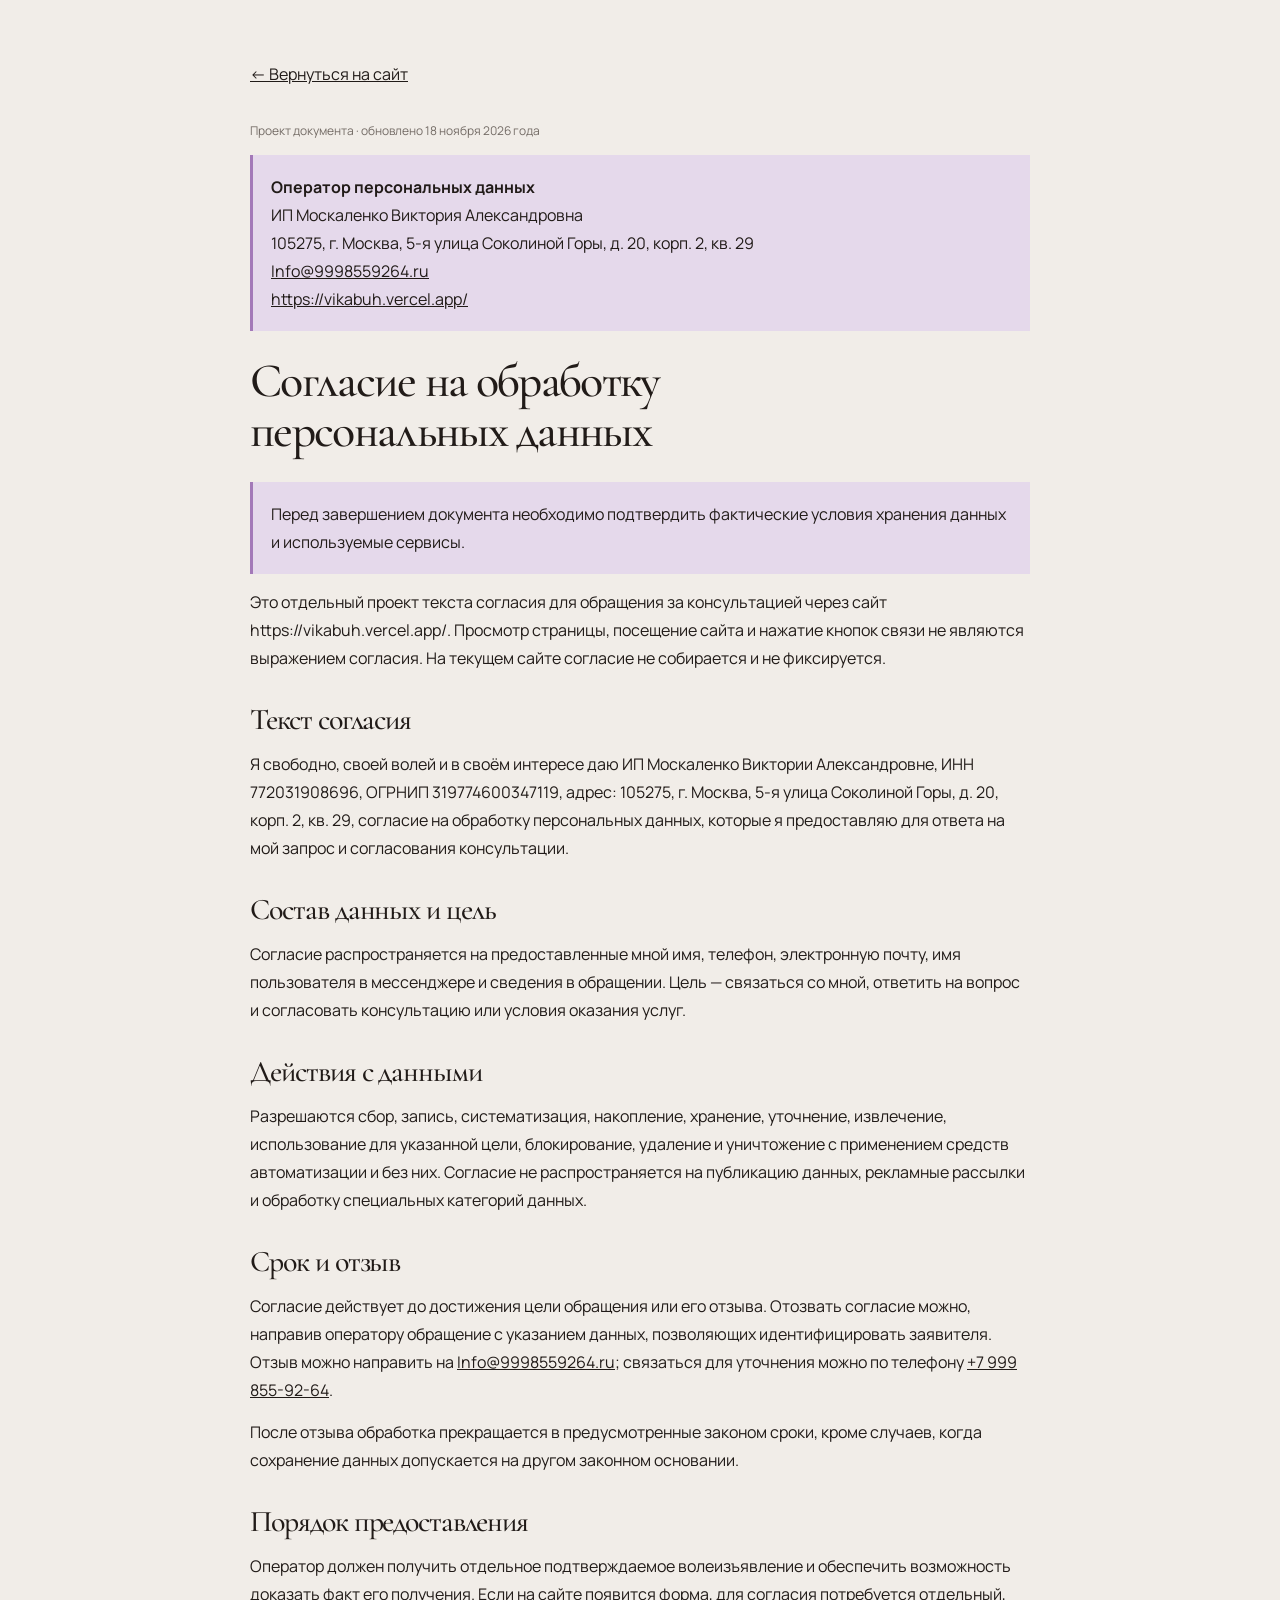
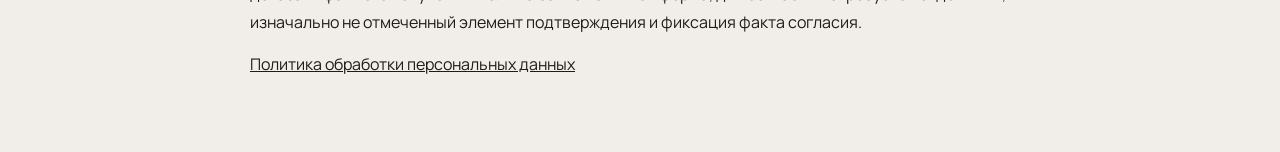
==== commit ec9eddd2: "Fill confirmed operator details in privacy documents" ====
--- a/consent.html
+++ b/consent.html
@@ -1 +1 @@
-<!doctype html><html lang="ru"><head><meta charset="utf-8"><meta name="viewport" content="width=device-width,initial-scale=1"><meta name="robots" content="noindex"><title>Согласие на обработку персональных данных — Виктория Москаленко</title><link rel="stylesheet" href="styles.css?v=20261110-r127"><link href="https://fonts.googleapis.com/css2?family=Cormorant+Garamond:wght@400;500;600&family=Manrope:wght@400;500;600;700&display=swap" rel="stylesheet"></head><body><main class="legal shell"><a href="index.html#footer">← Вернуться на сайт</a><p class="legal-edition">Проект документа · обновлено 18 ноября 2026 года</p><div class="legal-note"><strong>Реквизиты для заполнения</strong><br>[Полное ФИО ИП]<br>[Адрес для обращений]<br><a href="mailto:Info@9998559264.ru">Info@9998559264.ru</a><br><a href="https://vikabuh.vercel.app/">https://vikabuh.vercel.app/</a></div><h1>Согласие на обработку персональных данных</h1><p class="legal-note">До публикации необходимо уточнить полное ФИО и адрес оператора, условия хранения данных и используемые сервисы.</p><p>Это отдельный проект текста согласия для обращения за консультацией через сайт https://vikabuh.vercel.app/. Просмотр страницы, посещение сайта и нажатие кнопок связи не являются выражением согласия. На текущем сайте согласие не собирается и не фиксируется.</p><h2>Текст согласия</h2><p>Я свободно, своей волей и в своём интересе даю ИП Виктории Москаленко, ИНН 772031908696, ОГРНИП 319774600347119 (полное ФИО и адрес уточняются), согласие на обработку персональных данных, которые я предоставляю для ответа на мой запрос и согласования консультации.</p><h2>Состав данных и цель</h2><p>Согласие распространяется на предоставленные мной имя, телефон, электронную почту, имя пользователя в мессенджере и сведения в обращении. Цель — связаться со мной, ответить на вопрос и согласовать консультацию или условия оказания услуг.</p><h2>Действия с данными</h2><p>Разрешаются сбор, запись, систематизация, накопление, хранение, уточнение, извлечение, использование для указанной цели, блокирование, удаление и уничтожение с применением средств автоматизации и без них. Согласие не распространяется на публикацию данных, рекламные рассылки и обработку специальных категорий данных.</p><h2>Срок и отзыв</h2><p>Согласие действует до достижения цели обращения или его отзыва. Отозвать согласие можно, направив оператору обращение с указанием данных, позволяющих идентифицировать заявителя. Отзыв можно направить на <a href="mailto:Info@9998559264.ru">Info@9998559264.ru</a>; связаться для уточнения можно по телефону <a href="tel:+79998559264">+7 999 855-92-64</a>.</p><p>После отзыва обработка прекращается в предусмотренные законом сроки, кроме случаев, когда сохранение данных допускается на другом законном основании.</p><h2>Порядок предоставления</h2><p>Оператор должен получить отдельное подтверждаемое волеизъявление и обеспечить возможность доказать факт его получения. Если на сайте появится форма, для согласия потребуется отдельный, изначально не отмеченный элемент подтверждения и фиксация факта согласия.</p><p><a href="privacy.html">Политика обработки персональных данных</a></p></main></body></html>+<!doctype html><html lang="ru"><head><meta charset="utf-8"><meta name="viewport" content="width=device-width,initial-scale=1"><meta name="robots" content="noindex"><title>Согласие на обработку персональных данных — Виктория Москаленко</title><link rel="stylesheet" href="styles.css?v=20261110-r127"><link href="https://fonts.googleapis.com/css2?family=Cormorant+Garamond:wght@400;500;600&family=Manrope:wght@400;500;600;700&display=swap" rel="stylesheet"></head><body><main class="legal shell"><a href="index.html#footer">← Вернуться на сайт</a><p class="legal-edition">Проект документа · обновлено 18 ноября 2026 года</p><div class="legal-note"><strong>Оператор персональных данных</strong><br>ИП Москаленко Виктория Александровна<br>105275, г. Москва, 5-я улица Соколиной Горы, д. 20, корп. 2, кв. 29<br><a href="mailto:Info@9998559264.ru">Info@9998559264.ru</a><br><a href="https://vikabuh.vercel.app/">https://vikabuh.vercel.app/</a></div><h1>Согласие на обработку персональных данных</h1><p class="legal-note">Перед завершением документа необходимо подтвердить фактические условия хранения данных и используемые сервисы.</p><p>Это отдельный проект текста согласия для обращения за консультацией через сайт https://vikabuh.vercel.app/. Просмотр страницы, посещение сайта и нажатие кнопок связи не являются выражением согласия. На текущем сайте согласие не собирается и не фиксируется.</p><h2>Текст согласия</h2><p>Я свободно, своей волей и в своём интересе даю ИП Москаленко Виктории Александровне, ИНН 772031908696, ОГРНИП 319774600347119, адрес: 105275, г. Москва, 5-я улица Соколиной Горы, д. 20, корп. 2, кв. 29, согласие на обработку персональных данных, которые я предоставляю для ответа на мой запрос и согласования консультации.</p><h2>Состав данных и цель</h2><p>Согласие распространяется на предоставленные мной имя, телефон, электронную почту, имя пользователя в мессенджере и сведения в обращении. Цель — связаться со мной, ответить на вопрос и согласовать консультацию или условия оказания услуг.</p><h2>Действия с данными</h2><p>Разрешаются сбор, запись, систематизация, накопление, хранение, уточнение, извлечение, использование для указанной цели, блокирование, удаление и уничтожение с применением средств автоматизации и без них. Согласие не распространяется на публикацию данных, рекламные рассылки и обработку специальных категорий данных.</p><h2>Срок и отзыв</h2><p>Согласие действует до достижения цели обращения или его отзыва. Отозвать согласие можно, направив оператору обращение с указанием данных, позволяющих идентифицировать заявителя. Отзыв можно направить на <a href="mailto:Info@9998559264.ru">Info@9998559264.ru</a>; связаться для уточнения можно по телефону <a href="tel:+79998559264">+7 999 855-92-64</a>.</p><p>После отзыва обработка прекращается в предусмотренные законом сроки, кроме случаев, когда сохранение данных допускается на другом законном основании.</p><h2>Порядок предоставления</h2><p>Оператор должен получить отдельное подтверждаемое волеизъявление и обеспечить возможность доказать факт его получения. Если на сайте появится форма, для согласия потребуется отдельный, изначально не отмеченный элемент подтверждения и фиксация факта согласия.</p><p><a href="privacy.html">Политика обработки персональных данных</a></p></main></body></html>
